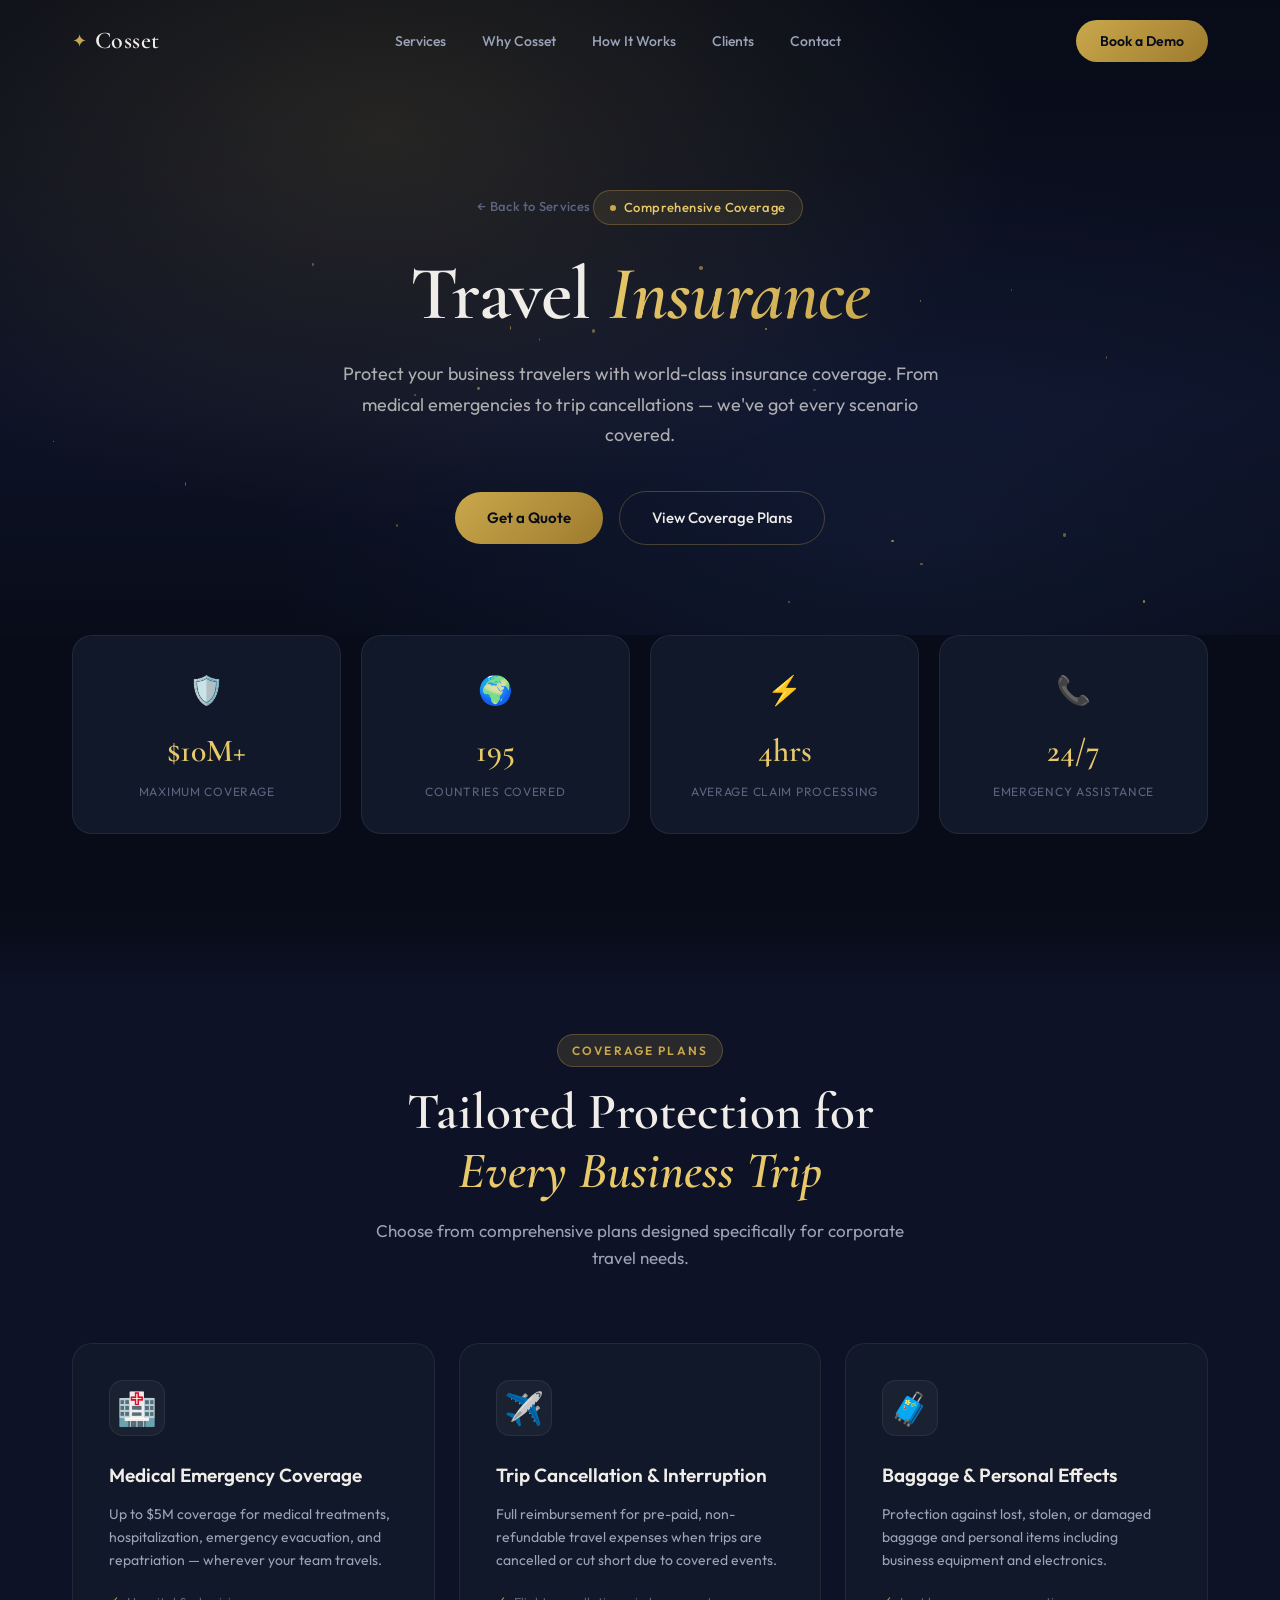
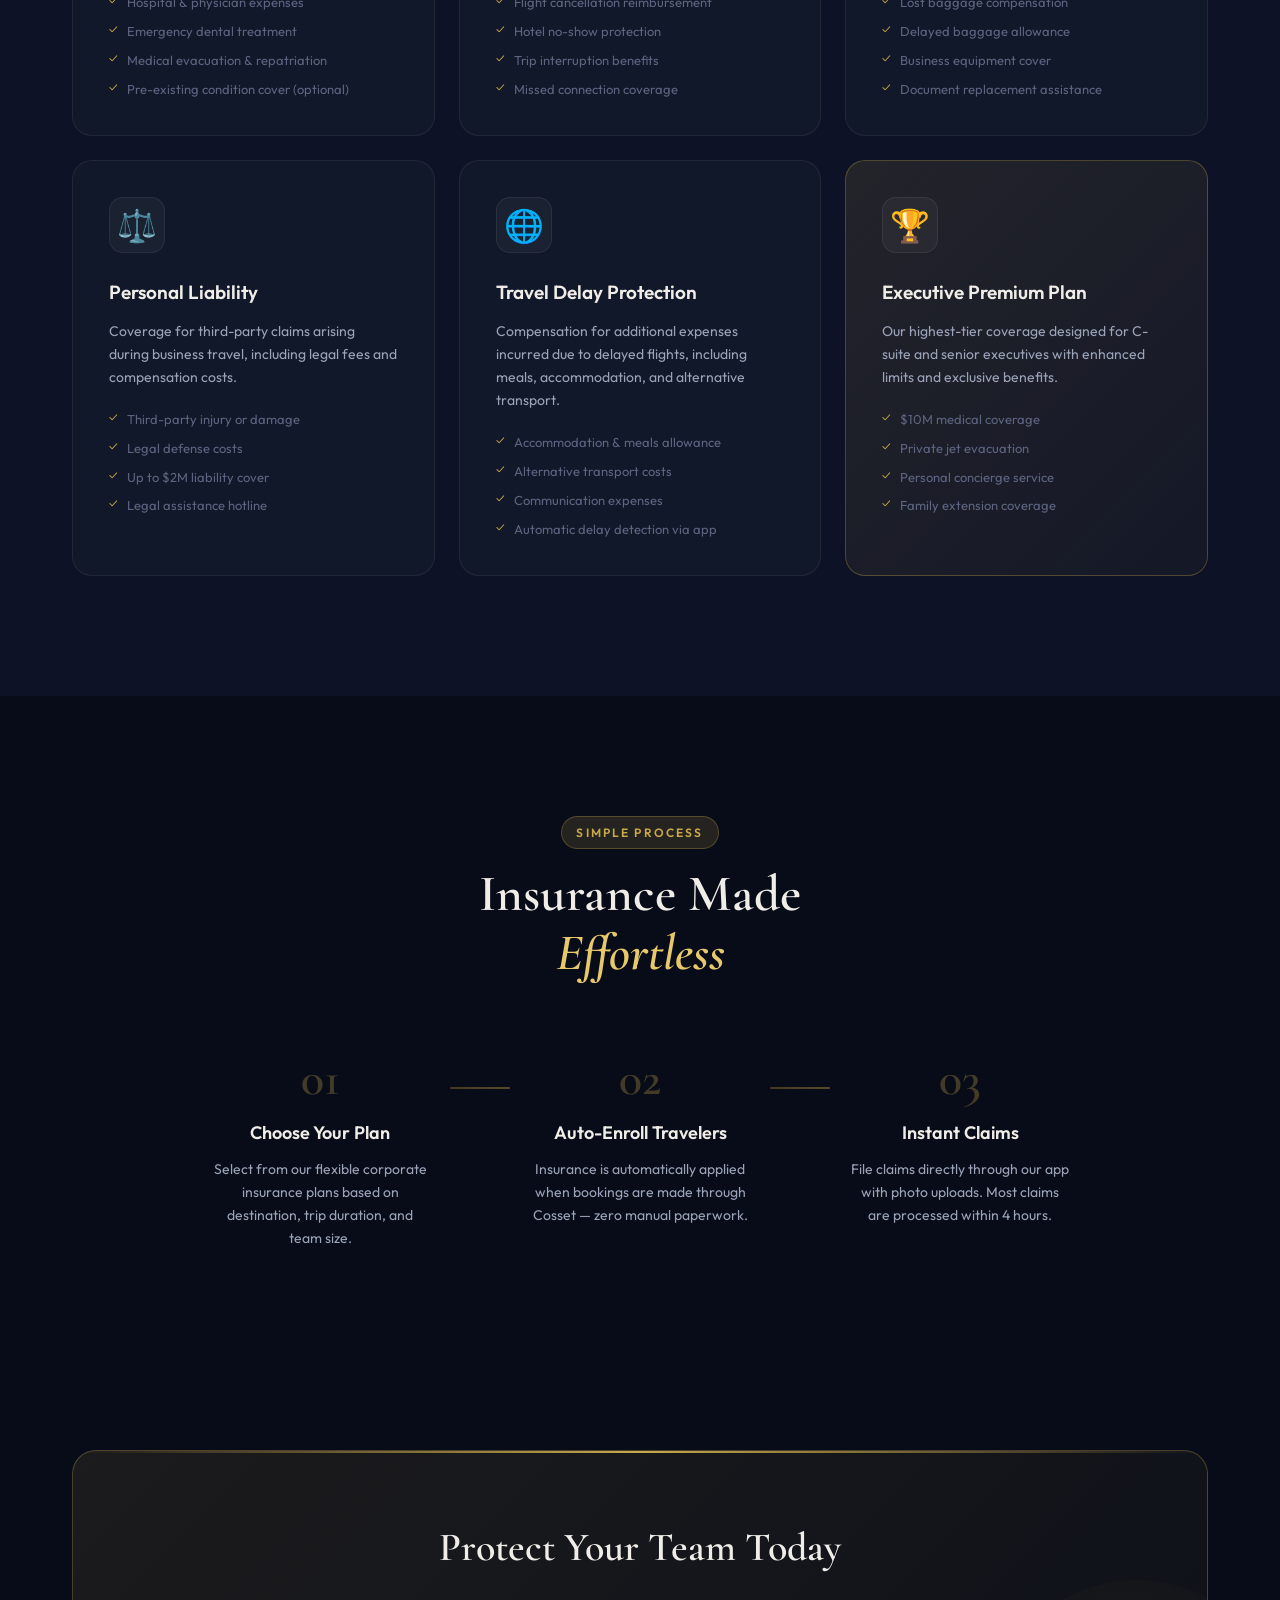
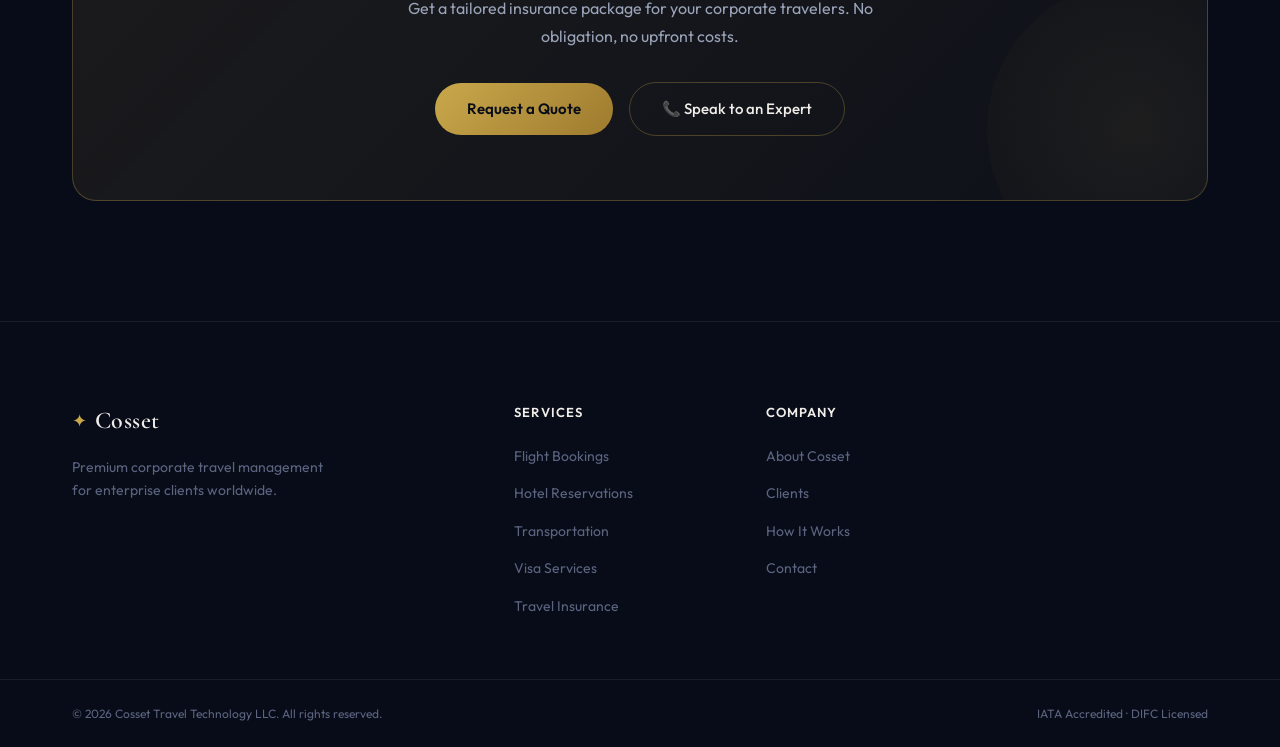
==== services/insurance.html @ d24da635 "Add Marine & Cargo section, service detail pages, and highlight Onshore/Offshore cards - Added Marin" ====
<!DOCTYPE html>
<html lang="en">

<head>
    <meta charset="UTF-8" />
    <meta name="viewport" content="width=device-width, initial-scale=1.0" />
    <title>Travel Insurance — Cosset Corporate Travel</title>
    <meta name="description"
        content="Comprehensive corporate travel insurance solutions by Cosset — covering medical emergencies, trip cancellations, baggage loss, and more for business travelers worldwide." />
    <link rel="preconnect" href="https://fonts.googleapis.com" />
    <link rel="preconnect" href="https://fonts.gstatic.com" crossorigin />
    <link
        href="https://fonts.googleapis.com/css2?family=Outfit:wght@300;400;500;600;700;800&family=Cormorant+Garamond:ital,wght@0,400;0,600;1,400;1,600&display=swap"
        rel="stylesheet" />
    <link rel="stylesheet" href="../css/style.css" />
    <link rel="stylesheet" href="../css/service-detail.css" />
</head>

<body>

    <!-- ===================== NAVIGATION ===================== -->
    <nav class="navbar scrolled" id="navbar">
        <div class="nav-container">
            <a href="../index.html" class="logo" id="logo-link">
                <span class="logo-icon">✦</span>
                <span class="logo-text">Cosset</span>
            </a>
            <ul class="nav-links" id="nav-links">
                <li><a href="../index.html#services" class="nav-link">Services</a></li>
                <li><a href="../index.html#why-us" class="nav-link">Why Cosset</a></li>
                <li><a href="../index.html#how-it-works" class="nav-link">How It Works</a></li>
                <li><a href="../index.html#clients" class="nav-link">Clients</a></li>
                <li><a href="../index.html#contact" class="nav-link">Contact</a></li>
            </ul>
            <a href="../index.html#contact" class="btn-nav" id="nav-cta">Book a Demo</a>
            <button class="hamburger" id="hamburger" aria-label="Toggle menu">
                <span></span><span></span><span></span>
            </button>
        </div>
    </nav>

    <!-- ===================== HERO BANNER ===================== -->
    <section class="sd-hero">
        <div class="sd-hero-bg">
            <div class="sd-hero-gradient"></div>
        </div>
        <div class="sd-hero-particles" id="sd-particles"></div>
        <div class="container sd-hero-content">
            <a href="../index.html#services" class="sd-back-link">← Back to Services</a>
            <div class="sd-hero-badge">
                <span class="badge-dot"></span>
                Comprehensive Coverage
            </div>
            <h1 class="sd-hero-title">Travel <em>Insurance</em></h1>
            <p class="sd-hero-subtitle">Protect your business travelers with world-class insurance coverage. From
                medical emergencies to trip cancellations — we've got every scenario covered.</p>
            <div class="sd-hero-actions">
                <a href="../index.html#contact" class="btn-primary">Get a Quote</a>
                <a href="#coverage" class="btn-ghost">View Coverage Plans</a>
            </div>
        </div>
    </section>

    <!-- ===================== KEY STATS ===================== -->
    <section class="sd-stats">
        <div class="container">
            <div class="sd-stats-grid">
                <div class="sd-stat-card">
                    <div class="sd-stat-icon">🛡️</div>
                    <div class="sd-stat-value">$10M+</div>
                    <div class="sd-stat-label">Maximum Coverage</div>
                </div>
                <div class="sd-stat-card">
                    <div class="sd-stat-icon">🌍</div>
                    <div class="sd-stat-value">195</div>
                    <div class="sd-stat-label">Countries Covered</div>
                </div>
                <div class="sd-stat-card">
                    <div class="sd-stat-icon">⚡</div>
                    <div class="sd-stat-value">4hrs</div>
                    <div class="sd-stat-label">Average Claim Processing</div>
                </div>
                <div class="sd-stat-card">
                    <div class="sd-stat-icon">📞</div>
                    <div class="sd-stat-value">24/7</div>
                    <div class="sd-stat-label">Emergency Assistance</div>
                </div>
            </div>
        </div>
    </section>

    <!-- ===================== COVERAGE PLANS ===================== -->
    <section class="sd-features" id="coverage">
        <div class="container">
            <div class="section-header">
                <span class="section-tag">Coverage Plans</span>
                <h2 class="section-title">Tailored Protection for<br /><em>Every Business Trip</em></h2>
                <p class="section-desc">Choose from comprehensive plans designed specifically for corporate travel
                    needs.</p>
            </div>
            <div class="sd-features-grid">

                <div class="sd-feature-card">
                    <div class="sd-feature-icon">🏥</div>
                    <h3>Medical Emergency Coverage</h3>
                    <p>Up to $5M coverage for medical treatments, hospitalization, emergency evacuation, and
                        repatriation — wherever your team travels.</p>
                    <ul class="sd-feature-list">
                        <li>Hospital & physician expenses</li>
                        <li>Emergency dental treatment</li>
                        <li>Medical evacuation & repatriation</li>
                        <li>Pre-existing condition cover (optional)</li>
                    </ul>
                </div>

                <div class="sd-feature-card">
                    <div class="sd-feature-icon">✈️</div>
                    <h3>Trip Cancellation & Interruption</h3>
                    <p>Full reimbursement for pre-paid, non-refundable travel expenses when trips are cancelled or cut
                        short due to covered events.</p>
                    <ul class="sd-feature-list">
                        <li>Flight cancellation reimbursement</li>
                        <li>Hotel no-show protection</li>
                        <li>Trip interruption benefits</li>
                        <li>Missed connection coverage</li>
                    </ul>
                </div>

                <div class="sd-feature-card">
                    <div class="sd-feature-icon">🧳</div>
                    <h3>Baggage & Personal Effects</h3>
                    <p>Protection against lost, stolen, or damaged baggage and personal items including business
                        equipment and electronics.</p>
                    <ul class="sd-feature-list">
                        <li>Lost baggage compensation</li>
                        <li>Delayed baggage allowance</li>
                        <li>Business equipment cover</li>
                        <li>Document replacement assistance</li>
                    </ul>
                </div>

                <div class="sd-feature-card">
                    <div class="sd-feature-icon">⚖️</div>
                    <h3>Personal Liability</h3>
                    <p>Coverage for third-party claims arising during business travel, including legal fees and
                        compensation costs.</p>
                    <ul class="sd-feature-list">
                        <li>Third-party injury or damage</li>
                        <li>Legal defense costs</li>
                        <li>Up to $2M liability cover</li>
                        <li>Legal assistance hotline</li>
                    </ul>
                </div>

                <div class="sd-feature-card">
                    <div class="sd-feature-icon">🌐</div>
                    <h3>Travel Delay Protection</h3>
                    <p>Compensation for additional expenses incurred due to delayed flights, including meals,
                        accommodation, and alternative transport.</p>
                    <ul class="sd-feature-list">
                        <li>Accommodation & meals allowance</li>
                        <li>Alternative transport costs</li>
                        <li>Communication expenses</li>
                        <li>Automatic delay detection via app</li>
                    </ul>
                </div>

                <div class="sd-feature-card sd-feature-card--highlight">
                    <div class="sd-feature-icon">🏆</div>
                    <h3>Executive Premium Plan</h3>
                    <p>Our highest-tier coverage designed for C-suite and senior executives with enhanced limits and
                        exclusive benefits.</p>
                    <ul class="sd-feature-list">
                        <li>$10M medical coverage</li>
                        <li>Private jet evacuation</li>
                        <li>Personal concierge service</li>
                        <li>Family extension coverage</li>
                    </ul>
                </div>

            </div>
        </div>
    </section>

    <!-- ===================== HOW IT WORKS ===================== -->
    <section class="sd-process">
        <div class="container">
            <div class="section-header">
                <span class="section-tag">Simple Process</span>
                <h2 class="section-title">Insurance Made<br /><em>Effortless</em></h2>
            </div>
            <div class="sd-process-steps">
                <div class="sd-process-step">
                    <div class="sd-step-number">01</div>
                    <h3>Choose Your Plan</h3>
                    <p>Select from our flexible corporate insurance plans based on destination, trip duration, and team
                        size.</p>
                </div>
                <div class="sd-process-line"></div>
                <div class="sd-process-step">
                    <div class="sd-step-number">02</div>
                    <h3>Auto-Enroll Travelers</h3>
                    <p>Insurance is automatically applied when bookings are made through Cosset — zero manual paperwork.
                    </p>
                </div>
                <div class="sd-process-line"></div>
                <div class="sd-process-step">
                    <div class="sd-step-number">03</div>
                    <h3>Instant Claims</h3>
                    <p>File claims directly through our app with photo uploads. Most claims are processed within 4
                        hours.</p>
                </div>
            </div>
        </div>
    </section>

    <!-- ===================== CTA ===================== -->
    <section class="sd-cta">
        <div class="container">
            <div class="sd-cta-card">
                <h2>Protect Your Team Today</h2>
                <p>Get a tailored insurance package for your corporate travelers. No obligation, no upfront costs.</p>
                <div class="sd-cta-actions">
                    <a href="../index.html#contact" class="btn-primary">Request a Quote</a>
                    <a href="tel:+97145001234" class="btn-ghost">📞 Speak to an Expert</a>
                </div>
            </div>
        </div>
    </section>

    <!-- ===================== FOOTER ===================== -->
    <footer class="footer">
        <div class="container footer-grid">
            <div class="footer-brand">
                <a href="../index.html" class="logo">
                    <span class="logo-icon">✦</span>
                    <span class="logo-text">Cosset</span>
                </a>
                <p class="footer-tagline">Premium corporate travel management for enterprise clients worldwide.</p>
            </div>
            <div class="footer-col">
                <h4>Services</h4>
                <ul>
                    <li><a href="../index.html#services">Flight Bookings</a></li>
                    <li><a href="../index.html#services">Hotel Reservations</a></li>
                    <li><a href="transportation.html">Transportation</a></li>
                    <li><a href="visa.html">Visa Services</a></li>
                    <li><a href="insurance.html">Travel Insurance</a></li>
                </ul>
            </div>
            <div class="footer-col">
                <h4>Company</h4>
                <ul>
                    <li><a href="../index.html#why-us">About Cosset</a></li>
                    <li><a href="../index.html#clients">Clients</a></li>
                    <li><a href="../index.html#how-it-works">How It Works</a></li>
                    <li><a href="../index.html#contact">Contact</a></li>
                </ul>
            </div>
        </div>
        <div class="footer-bottom">
            <div class="container">
                <span>© 2026 Cosset Travel Technology LLC. All rights reserved.</span>
                <span>IATA Accredited · DIFC Licensed</span>
            </div>
        </div>
    </footer>

    <script src="../js/main.js"></script>
    <script src="../js/service-detail.js"></script>
</body>

</html>
---- css/style.css ----
/* ============================================================
   COSSET — PREMIUM CORPORATE TRAVEL CSS
   ============================================================ */

/* ---- CSS Custom Properties ---- */
:root {
  /* Colors */
  --bg-primary: #080C18;
  --bg-secondary: #0D1226;
  --bg-card: #111829;
  --bg-card-hover: #161f35;
  --gold: #C9A84C;
  --gold-light: #E8C96A;
  --gold-dark: #9E7B2E;
  --gold-glow: rgba(201, 168, 76, 0.15);
  --text-primary: #F0EDE8;
  --text-secondary: #9AA3B8;
  --text-muted: #5C6480;
  --border: rgba(255, 255, 255, 0.07);
  --border-gold: rgba(201, 168, 76, 0.3);
  --glass-bg: rgba(255, 255, 255, 0.04);
  --glass-border: rgba(255, 255, 255, 0.1);
  --success: #4ade80;

  /* Typography */
  --font-sans: 'Outfit', sans-serif;
  --font-display: 'Cormorant Garamond', serif;

  /* Spacing */
  --section-pad: 120px;
  --container-max: 1200px;

  /* Transitions */
  --ease: cubic-bezier(0.4, 0, 0.2, 1);
  --ease-out: cubic-bezier(0, 0, 0.2, 1);
}

/* ---- Reset & Base ---- */
*,
*::before,
*::after {
  box-sizing: border-box;
  margin: 0;
  padding: 0;
}

html {
  scroll-behavior: smooth;
  font-size: 16px;
}

body {
  font-family: var(--font-sans);
  background: var(--bg-primary);
  color: var(--text-primary);
  overflow-x: hidden;
  line-height: 1.6;
  -webkit-font-smoothing: antialiased;
}

img {
  display: block;
  max-width: 100%;
}

a {
  text-decoration: none;
  color: inherit;
}

ul {
  list-style: none;
}

::selection {
  background: var(--gold);
  color: var(--bg-primary);
}

/* ---- Scrollbar ---- */
::-webkit-scrollbar {
  width: 6px;
}

::-webkit-scrollbar-track {
  background: var(--bg-primary);
}

::-webkit-scrollbar-thumb {
  background: var(--gold-dark);
  border-radius: 3px;
}

/* ---- Container ---- */
.container {
  max-width: var(--container-max);
  margin: 0 auto;
  padding: 0 32px;
}

/* ---- Buttons ---- */
.btn-primary {
  display: inline-flex;
  align-items: center;
  gap: 8px;
  padding: 14px 32px;
  background: linear-gradient(135deg, var(--gold), var(--gold-dark));
  color: var(--bg-primary);
  font-family: var(--font-sans);
  font-weight: 600;
  font-size: 15px;
  border-radius: 50px;
  border: none;
  cursor: pointer;
  transition: all 0.3s var(--ease);
  position: relative;
  overflow: hidden;
}

.btn-primary::before {
  content: '';
  position: absolute;
  inset: 0;
  background: linear-gradient(135deg, var(--gold-light), var(--gold));
  opacity: 0;
  transition: opacity 0.3s;
}

.btn-primary:hover::before {
  opacity: 1;
}

.btn-primary:hover {
  transform: translateY(-2px);
  box-shadow: 0 16px 40px rgba(201, 168, 76, 0.35);
}

.btn-primary:active {
  transform: translateY(0);
}

.btn-primary span {
  position: relative;
}

.btn-full {
  width: 100%;
  justify-content: center;
  border-radius: 12px;
  padding: 16px;
  font-size: 16px;
}

.btn-ghost {
  display: inline-flex;
  align-items: center;
  gap: 8px;
  padding: 14px 32px;
  background: transparent;
  color: var(--text-primary);
  font-family: var(--font-sans);
  font-weight: 500;
  font-size: 15px;
  border-radius: 50px;
  border: 1.5px solid var(--border-gold);
  cursor: pointer;
  transition: all 0.3s var(--ease);
}

.btn-ghost:hover {
  background: var(--gold-glow);
  border-color: var(--gold);
  color: var(--gold-light);
  transform: translateY(-2px);
}

.btn-nav {
  padding: 10px 24px;
  background: linear-gradient(135deg, var(--gold), var(--gold-dark));
  color: var(--bg-primary);
  font-weight: 600;
  font-size: 14px;
  border-radius: 50px;
  transition: all 0.3s var(--ease);
  white-space: nowrap;
}

.btn-nav:hover {
  transform: translateY(-1px);
  box-shadow: 0 8px 24px rgba(201, 168, 76, 0.3);
}

/* ---- Section Utilities ---- */
.section-tag {
  display: inline-block;
  font-size: 12px;
  font-weight: 600;
  letter-spacing: 0.18em;
  text-transform: uppercase;
  color: var(--gold);
  margin-bottom: 16px;
  padding: 6px 14px;
  background: var(--gold-glow);
  border: 1px solid var(--border-gold);
  border-radius: 50px;
}

.section-title {
  font-family: var(--font-display);
  font-size: clamp(32px, 4vw, 52px);
  font-weight: 600;
  line-height: 1.15;
  color: var(--text-primary);
  margin-bottom: 16px;
}

.section-title em {
  font-style: italic;
  color: var(--gold-light);
}

.section-desc {
  font-size: 17px;
  color: var(--text-secondary);
  max-width: 540px;
  margin: 0 auto;
}

.section-header {
  text-align: center;
  margin-bottom: 72px;
}

/* ---- Animations ---- */
.fade-up {
  opacity: 0;
  transform: translateY(30px);
  transition: opacity 0.7s var(--ease-out), transform 0.7s var(--ease-out);
}

.fade-up.visible {
  opacity: 1;
  transform: translateY(0);
}

/* ============================================================
   NAVBAR
   ============================================================ */
.navbar {
  position: fixed;
  top: 0;
  left: 0;
  right: 0;
  z-index: 1000;
  padding: 20px 0;
  transition: all 0.4s var(--ease);
}

.navbar.scrolled {
  background: rgba(8, 12, 24, 0.85);
  backdrop-filter: blur(20px);
  -webkit-backdrop-filter: blur(20px);
  border-bottom: 1px solid var(--border);
  padding: 14px 0;
}

.nav-container {
  max-width: var(--container-max);
  margin: 0 auto;
  padding: 0 32px;
  display: flex;
  align-items: center;
  gap: 40px;
}

.logo {
  display: flex;
  align-items: center;
  gap: 8px;
  flex-shrink: 0;
}

.logo-icon {
  font-size: 18px;
  color: var(--gold);
  animation: spin-slow 8s linear infinite;
}

@keyframes spin-slow {
  from {
    transform: rotate(0deg);
  }

  to {
    transform: rotate(360deg);
  }
}

.logo-text {
  font-family: var(--font-display);
  font-size: 24px;
  font-weight: 600;
  color: var(--text-primary);
  letter-spacing: 0.02em;
}

.nav-links {
  display: flex;
  align-items: center;
  gap: 36px;
  flex: 1;
  justify-content: center;
}

.nav-link {
  font-size: 14px;
  font-weight: 500;
  color: var(--text-secondary);
  transition: color 0.2s;
  position: relative;
}

.nav-link::after {
  content: '';
  position: absolute;
  bottom: -4px;
  left: 0;
  right: 0;
  height: 1px;
  background: var(--gold);
  transform: scaleX(0);
  transition: transform 0.3s var(--ease);
  transform-origin: left;
}

.nav-link:hover {
  color: var(--text-primary);
}

.nav-link:hover::after {
  transform: scaleX(1);
}

.hamburger {
  display: none;
  flex-direction: column;
  gap: 5px;
  background: none;
  border: none;
  cursor: pointer;
  padding: 4px;
  margin-left: auto;
}

.hamburger span {
  display: block;
  width: 24px;
  height: 2px;
  background: var(--text-primary);
  border-radius: 2px;
  transition: all 0.3s;
}

/* ============================================================
   HERO SECTION
   ============================================================ */
.hero {
  position: relative;
  min-height: 100vh;
  display: flex;
  flex-direction: column;
  align-items: center;
  justify-content: center;
  overflow: hidden;
  padding: 120px 32px 180px;
}

.hero-bg {
  position: absolute;
  inset: 0;
  z-index: 0;
}

.hero-img {
  width: 100%;
  height: 100%;
  object-fit: cover;
  object-position: center 30%;
  filter: brightness(0.45) saturate(1.2);
}

.hero-overlay {
  position: absolute;
  inset: 0;
  background:
    radial-gradient(ellipse at 50% 50%, rgba(201, 168, 76, 0.15) 0%, transparent 60%),
    linear-gradient(to bottom, rgba(4, 25, 70, 0.6) 0%, rgba(4, 20, 50, 0.4) 40%, rgba(8, 12, 24, 0.9) 80%, rgba(8, 12, 24, 1) 100%);
}

/* Particles */
.particles {
  position: absolute;
  inset: 0;
  z-index: 1;
  pointer-events: none;
  overflow: hidden;
}

.particle {
  position: absolute;
  width: 2px;
  height: 2px;
  background: var(--gold);
  border-radius: 50%;
  opacity: 0;
  animation: float-particle var(--dur) var(--delay) infinite ease-in-out;
}

@keyframes float-particle {
  0% {
    opacity: 0;
    transform: translateY(0) scale(0);
  }

  20% {
    opacity: 0.8;
    transform: translateY(-20px) scale(1);
  }

  80% {
    opacity: 0.4;
  }

  100% {
    opacity: 0;
    transform: translateY(-120px) scale(0.5);
  }
}

.hero-content {
  position: relative;
  z-index: 2;
  text-align: center;
  max-width: 860px;
  width: 100%;
}

.hero-badge {
  display: inline-flex;
  align-items: center;
  gap: 8px;
  font-size: 13px;
  font-weight: 500;
  color: var(--gold-light);
  background: rgba(201, 168, 76, 0.1);
  border: 1px solid var(--border-gold);
  border-radius: 50px;
  padding: 6px 16px;
  margin-bottom: 28px;
  letter-spacing: 0.03em;
}

.badge-dot {
  width: 6px;
  height: 6px;
  background: var(--gold);
  border-radius: 50%;
  animation: pulse-dot 2s ease-in-out infinite;
}

@keyframes pulse-dot {

  0%,
  100% {
    opacity: 1;
    transform: scale(1);
  }

  50% {
    opacity: 0.5;
    transform: scale(0.8);
  }
}

.hero-title {
  font-family: var(--font-display);
  font-size: clamp(48px, 7vw, 88px);
  font-weight: 600;
  line-height: 1.05;
  color: var(--text-primary);
  margin-bottom: 24px;
  letter-spacing: -0.01em;
}

.hero-title em {
  font-style: italic;
  background: linear-gradient(135deg, var(--gold-light), var(--gold));
  -webkit-background-clip: text;
  -webkit-text-fill-color: transparent;
  background-clip: text;
}

.hero-subtitle {
  font-size: clamp(15px, 1.8vw, 18px);
  color: rgba(240, 237, 232, 0.75);
  max-width: 580px;
  margin: 0 auto 40px;
  line-height: 1.7;
}

.hero-actions {
  display: flex;
  align-items: center;
  justify-content: center;
  gap: 16px;
  margin-bottom: 64px;
  flex-wrap: wrap;
}

.hero-stats {
  display: flex;
  align-items: center;
  justify-content: center;
  gap: 48px;
  flex-wrap: wrap;
}

.stat {
  text-align: center;
}

.stat-value {
  font-family: var(--font-display);
  font-size: 44px;
  font-weight: 600;
  color: var(--gold-light);
  line-height: 1;
}

.stat>span:nth-child(2) {
  font-family: var(--font-display);
  font-size: 36px;
  color: var(--gold);
}

.stat-label {
  display: block;
  font-size: 12px;
  color: var(--text-muted);
  letter-spacing: 0.08em;
  text-transform: uppercase;
  margin-top: 4px;
}

.stat-divider {
  width: 1px;
  height: 48px;
  background: var(--border);
}

/* Hero Search Bar */
.hero-search {
  position: absolute;
  bottom: 64px;
  left: 50%;
  transform: translateX(-50%);
  z-index: 2;
  display: flex;
  align-items: center;
  gap: 0;
  background: rgba(13, 18, 38, 0.85);
  backdrop-filter: blur(24px);
  -webkit-backdrop-filter: blur(24px);
  border: 1px solid var(--border-gold);
  border-radius: 60px;
  padding: 8px;
  width: min(900px, calc(100% - 64px));
  flex-wrap: nowrap;
}

.hero-search.fade-up {
  transform: translate(-50%, 30px);
}

.hero-search.fade-up.visible {
  transform: translate(-50%, 0);
}

.search-tab {
  padding: 8px 18px;
  font-size: 13px;
  font-weight: 500;
  color: var(--text-secondary);
  cursor: pointer;
  border-radius: 50px;
  transition: all 0.2s;
  white-space: nowrap;
  flex-shrink: 0;
}

.search-tab.active {
  background: var(--gold-glow);
  color: var(--gold-light);
  border: 1px solid var(--border-gold);
}

.search-tab:hover:not(.active) {
  color: var(--text-primary);
}

.search-divider {
  width: 1px;
  height: 30px;
  background: var(--border);
  flex-shrink: 0;
  margin: 0 8px;
}

.search-input {
  flex: 1;
  background: none;
  border: none;
  outline: none;
  font-family: var(--font-sans);
  font-size: 14px;
  color: var(--text-primary);
  padding: 10px 16px;
  min-width: 0;
}

.search-input::placeholder {
  color: var(--text-muted);
}

.search-input.search-date {
  flex: 0 0 140px;
  color-scheme: dark;
}

.search-sep {
  color: var(--gold);
  font-size: 16px;
  padding: 0 4px;
  flex-shrink: 0;
}

.search-btn {
  padding: 12px 28px;
  background: linear-gradient(135deg, var(--gold), var(--gold-dark));
  border: none;
  border-radius: 50px;
  color: var(--bg-primary);
  font-family: var(--font-sans);
  font-weight: 600;
  font-size: 14px;
  cursor: pointer;
  transition: all 0.3s;
  white-space: nowrap;
  flex-shrink: 0;
}

.search-btn:hover {
  transform: scale(1.04);
  box-shadow: 0 8px 24px rgba(201, 168, 76, 0.35);
}

/* Scroll indicator */
.scroll-indicator {
  position: absolute;
  bottom: 24px;
  left: 50%;
  transform: translateX(-50%);
  z-index: 2;
  animation: bounce-scroll 2s ease-in-out infinite;
}

@keyframes bounce-scroll {

  0%,
  100% {
    transform: translateX(-50%) translateY(0);
  }

  50% {
    transform: translateX(-50%) translateY(6px);
  }
}

.scroll-mouse {
  width: 22px;
  height: 34px;
  border: 2px solid rgba(255, 255, 255, 0.3);
  border-radius: 12px;
  display: flex;
  justify-content: center;
  padding-top: 5px;
}

.scroll-dot {
  width: 4px;
  height: 8px;
  background: var(--gold);
  border-radius: 2px;
  animation: scroll-dot 2s ease-in-out infinite;
}

@keyframes scroll-dot {
  0% {
    opacity: 1;
    transform: translateY(0);
  }

  100% {
    opacity: 0;
    transform: translateY(12px);
  }
}

/* ============================================================
   SERVICES SECTION
   ============================================================ */
.services {
  padding: var(--section-pad) 0;
  background: var(--bg-secondary);
  position: relative;
}

.services::before {
  content: '';
  position: absolute;
  top: -1px;
  left: 0;
  right: 0;
  height: 80px;
  background: linear-gradient(to bottom, var(--bg-primary), transparent);
}

.services-grid {
  display: grid;
  grid-template-columns: repeat(3, 1fr);
  gap: 24px;
}

.service-card {
  background: var(--bg-card);
  border: 1px solid var(--border);
  border-radius: 20px;
  padding: 36px;
  transition: all 0.4s var(--ease);
  position: relative;
  overflow: hidden;
  cursor: default;
}

.service-card::before {
  content: '';
  position: absolute;
  top: 0;
  left: 0;
  right: 0;
  height: 2px;
  background: linear-gradient(90deg, transparent, var(--gold), transparent);
  opacity: 0;
  transition: opacity 0.4s;
}

.service-card:hover {
  background: var(--bg-card-hover);
  border-color: var(--border-gold);
  transform: translateY(-6px);
  box-shadow: 0 24px 64px rgba(0, 0, 0, 0.4), 0 0 40px rgba(201, 168, 76, 0.06);
}

.service-card:hover::before {
  opacity: 1;
}

.service-card--cta {
  background: linear-gradient(135deg, rgba(201, 168, 76, 0.12), rgba(201, 168, 76, 0.04));
  border-color: var(--border-gold);
}

.service-icon {
  width: 56px;
  height: 56px;
  border-radius: 14px;
  background: rgba(255, 255, 255, 0.04);
  border: 1px solid var(--border);
  display: flex;
  align-items: center;
  justify-content: center;
  margin-bottom: 24px;
  color: var(--text-secondary);
  transition: all 0.3s;
}

.service-icon svg {
  width: 28px;
  height: 28px;
}

.service-card:hover .service-icon {
  background: var(--gold-glow);
  border-color: var(--border-gold);
  color: var(--gold);
}

.service-icon--gold {
  background: var(--gold-glow) !important;
  border-color: var(--border-gold) !important;
  color: var(--gold) !important;
}

.service-title {
  font-size: 19px;
  font-weight: 600;
  color: var(--text-primary);
  margin-bottom: 12px;
}

.service-desc {
  font-size: 14px;
  color: var(--text-secondary);
  line-height: 1.65;
  margin-bottom: 20px;
}

.service-features {
  display: flex;
  flex-direction: column;
  gap: 8px;
  margin-bottom: 24px;
}

.service-features li {
  font-size: 13px;
  color: var(--text-muted);
  padding-left: 18px;
  position: relative;
}

.service-features li::before {
  content: '✓';
  position: absolute;
  left: 0;
  color: var(--gold);
  font-size: 11px;
}

.service-link {
  font-size: 13px;
  font-weight: 600;
  color: var(--text-secondary);
  letter-spacing: 0.02em;
  transition: color 0.2s;
}

.service-link:hover {
  color: var(--gold-light);
}

.service-link--gold {
  color: var(--gold) !important;
}

/* ============================================================
   MARINE & CARGO SECTION
   ============================================================ */
.marine-section {
  position: relative;
  padding: 0;
  background: linear-gradient(180deg,
      var(--bg-secondary) 0%,
      #0a1628 30%,
      #071422 60%,
      var(--bg-primary) 100%);
  overflow: hidden;
}

.marine-section::before {
  content: '';
  position: absolute;
  top: 20%;
  left: -10%;
  width: 50%;
  height: 60%;
  background: radial-gradient(ellipse, rgba(30, 80, 160, 0.08), transparent 70%);
  pointer-events: none;
}

.marine-section::after {
  content: '';
  position: absolute;
  bottom: 20%;
  right: -10%;
  width: 40%;
  height: 50%;
  background: radial-gradient(ellipse, rgba(201, 168, 76, 0.06), transparent 70%);
  pointer-events: none;
}

.marine-section .container {
  position: relative;
  z-index: 2;
  padding-top: 80px;
  padding-bottom: 80px;
}

/* Wave Decorations */
.marine-wave-top,
.marine-wave-bottom {
  position: relative;
  z-index: 1;
  line-height: 0;
}

.marine-wave-top svg,
.marine-wave-bottom svg {
  width: 100%;
  height: 80px;
  display: block;
}

/* Marine Tag */
.section-tag--marine {
  background: rgba(30, 80, 160, 0.15);
  border-color: rgba(60, 130, 220, 0.3);
  color: #6eaaff;
}

/* Marine Grid */
.marine-grid {
  display: grid;
  grid-template-columns: 1.15fr 1fr;
  gap: 24px;
  margin-bottom: 64px;
}

.marine-right-col {
  display: flex;
  flex-direction: column;
  gap: 24px;
}

/* Marine Cards */
.marine-card {
  background: rgba(17, 24, 41, 0.6);
  backdrop-filter: blur(12px);
  -webkit-backdrop-filter: blur(12px);
  border: 1px solid rgba(255, 255, 255, 0.06);
  border-radius: 20px;
  padding: 32px;
  position: relative;
  overflow: hidden;
  transition: all 0.4s var(--ease);
}

.marine-card::before {
  content: '';
  position: absolute;
  top: 0;
  left: 0;
  right: 0;
  height: 2px;
  background: linear-gradient(90deg, transparent, #4a90d9, transparent);
  opacity: 0;
  transition: opacity 0.4s;
}

.marine-card:hover {
  border-color: rgba(74, 144, 217, 0.3);
  transform: translateY(-4px);
  box-shadow: 0 20px 60px rgba(0, 0, 0, 0.4), 0 0 40px rgba(30, 80, 160, 0.06);
}

.marine-card:hover::before {
  opacity: 1;
}

/* Main Marine Card (left column) */
.marine-card--main {
  background: linear-gradient(135deg, rgba(17, 24, 50, 0.8), rgba(10, 20, 40, 0.9));
  border-color: rgba(74, 144, 217, 0.15);
  padding: 40px;
  height: 100%;
  display: flex;
  flex-direction: column;
}

.marine-card-glow {
  position: absolute;
  top: -40px;
  right: -40px;
  width: 200px;
  height: 200px;
  border-radius: 50%;
  background: radial-gradient(circle, rgba(74, 144, 217, 0.1), transparent);
  pointer-events: none;
}

.marine-card--cargo {
  background: linear-gradient(135deg, rgba(201, 168, 76, 0.08), rgba(201, 168, 76, 0.02));
  border-color: var(--border-gold);
}

.marine-card--cargo:hover {
  border-color: rgba(201, 168, 76, 0.4);
  box-shadow: 0 20px 60px rgba(0, 0, 0, 0.4), 0 0 40px rgba(201, 168, 76, 0.06);
}

.marine-card--cargo::before {
  background: linear-gradient(90deg, transparent, var(--gold), transparent);
}

/* Marine Card Highlight (Onshore / Offshore) */
.marine-card--highlight {
  background: linear-gradient(135deg, rgba(74, 144, 217, 0.12), rgba(56, 189, 248, 0.04));
  border-color: rgba(74, 144, 217, 0.4);
  box-shadow:
    0 0 30px rgba(74, 144, 217, 0.08),
    inset 0 1px 0 rgba(255, 255, 255, 0.04);
  position: relative;
}

.marine-card--highlight::before {
  background: linear-gradient(90deg, transparent, rgba(74, 144, 217, 0.7), transparent);
}

.marine-card--highlight::after {
  content: '';
  position: absolute;
  top: -1px;
  left: 20px;
  right: 20px;
  height: 2px;
  background: linear-gradient(90deg, transparent, rgba(74, 144, 217, 0.6), rgba(56, 189, 248, 0.4), transparent);
  border-radius: 2px;
}

.marine-card--highlight:hover {
  border-color: rgba(74, 144, 217, 0.6);
  box-shadow:
    0 20px 60px rgba(0, 0, 0, 0.4),
    0 0 50px rgba(74, 144, 217, 0.12);
  transform: translateY(-4px);
}

.marine-card-icon--highlight {
  background: rgba(74, 144, 217, 0.18) !important;
  border-color: rgba(74, 144, 217, 0.35) !important;
  color: #7cb8ff !important;
  box-shadow: 0 0 20px rgba(74, 144, 217, 0.1);
}

.marine-card--highlight .marine-card-title {
  background: linear-gradient(135deg, #fff, #7cb8ff);
  -webkit-background-clip: text;
  -webkit-text-fill-color: transparent;
  background-clip: text;
}

.marine-card--highlight .marine-tag {
  border-color: rgba(74, 144, 217, 0.35);
  color: #7cb8ff;
}

/* Marine Card Icon */
.marine-card-icon {
  width: 64px;
  height: 64px;
  min-width: 64px;
  min-height: 64px;
  border-radius: 16px;
  background: rgba(74, 144, 217, 0.1);
  border: 1px solid rgba(74, 144, 217, 0.2);
  display: flex;
  align-items: center;
  justify-content: center;
  margin-bottom: 24px;
  color: #6eaaff;
  transition: all 0.3s;
  overflow: hidden;
  flex-shrink: 0;
}

.marine-card-icon svg {
  width: 32px;
  height: 32px;
  max-width: 32px;
  max-height: 32px;
  flex-shrink: 0;
  display: block;
}

.marine-card-icon--sm {
  width: 48px;
  height: 48px;
  min-width: 48px;
  min-height: 48px;
  margin-bottom: 16px;
}

.marine-card-icon--sm svg {
  width: 24px;
  height: 24px;
  max-width: 24px;
  max-height: 24px;
  flex-shrink: 0;
  display: block;
}

.marine-card:hover .marine-card-icon {
  background: rgba(74, 144, 217, 0.18);
  border-color: rgba(74, 144, 217, 0.35);
}

.marine-card--cargo .marine-card-icon {
  background: var(--gold-glow);
  border-color: var(--border-gold);
  color: var(--gold);
}

/* Marine Card Content */
.marine-card-title {
  font-size: 20px;
  font-weight: 600;
  color: var(--text-primary);
  margin-bottom: 10px;
}

.marine-card-desc {
  font-size: 14px;
  color: var(--text-secondary);
  line-height: 1.7;
  margin-bottom: 20px;
}

/* Marine Card Feature List (main card) */
.marine-card-features {
  list-style: none;
  padding: 0;
  margin: 0;
  display: flex;
  flex-direction: column;
  gap: 16px;
  margin-top: auto;
}

.marine-card-features li {
  display: flex;
  align-items: flex-start;
  gap: 14px;
}

.mcf-icon {
  font-size: 20px;
  flex-shrink: 0;
  margin-top: 2px;
}

.marine-card-features li div {
  display: flex;
  flex-direction: column;
  gap: 2px;
}

.marine-card-features li strong {
  font-size: 14px;
  font-weight: 600;
  color: var(--text-primary);
}

.marine-card-features li span {
  font-size: 12.5px;
  color: var(--text-muted);
  line-height: 1.5;
}

/* Marine Card Tags */
.marine-card-tags {
  display: flex;
  flex-wrap: wrap;
  gap: 8px;
}

.marine-tag {
  display: inline-block;
  font-size: 11px;
  font-weight: 500;
  letter-spacing: 0.04em;
  padding: 5px 12px;
  border-radius: 50px;
  background: rgba(74, 144, 217, 0.1);
  border: 1px solid rgba(74, 144, 217, 0.2);
  color: #8ec0ff;
  transition: all 0.3s;
}

.marine-card:hover .marine-tag {
  background: rgba(74, 144, 217, 0.15);
  border-color: rgba(74, 144, 217, 0.3);
}

.marine-card--cargo .marine-tag {
  background: var(--gold-glow);
  border-color: var(--border-gold);
  color: var(--gold-light);
}

.marine-card--cargo:hover .marine-tag {
  background: rgba(201, 168, 76, 0.2);
}

/* Marine Stats */
.marine-stats {
  display: flex;
  align-items: center;
  justify-content: center;
  gap: 48px;
  padding: 40px 0;
  margin-bottom: 20px;
  border-top: 1px solid var(--border);
  border-bottom: 1px solid var(--border);
  flex-wrap: wrap;
}

.marine-stat {
  text-align: center;
}

.marine-stat-val {
  font-family: var(--font-display);
  font-size: 36px;
  font-weight: 600;
  color: #6eaaff;
  line-height: 1;
  margin-bottom: 6px;
}

.marine-stat-label {
  font-size: 12px;
  color: var(--text-muted);
  letter-spacing: 0.06em;
  text-transform: uppercase;
}

.marine-stat-divider {
  width: 1px;
  height: 40px;
  background: var(--border);
}

/* Marine CTA */
.marine-cta {
  display: flex;
  align-items: center;
  justify-content: center;
  gap: 16px;
  padding-top: 24px;
  flex-wrap: wrap;
}

/* Responsive */
@media (max-width: 1024px) {
  .marine-grid {
    grid-template-columns: 1fr;
  }

  .marine-card--main {
    padding: 32px;
  }
}

@media (max-width: 768px) {
  .marine-section .container {
    padding-top: 48px;
    padding-bottom: 48px;
  }

  .marine-stats {
    gap: 24px;
  }

  .marine-stat-val {
    font-size: 28px;
  }

  .marine-wave-top svg,
  .marine-wave-bottom svg {
    height: 40px;
  }

  .marine-cta {
    flex-direction: column;
  }
}

@media (max-width: 480px) {
  .marine-card {
    padding: 24px;
  }

  .marine-stats {
    flex-direction: column;
    gap: 20px;
  }

  .marine-stat-divider {
    width: 40px;
    height: 1px;
  }
}

/* ============================================================
   COMMAND CENTER SECTION
   ============================================================ */
.command-center {
  padding: var(--section-pad) 0;
  background: var(--bg-primary);
  position: relative;
  overflow: hidden;
  border-top: 1px solid var(--border);
}

.command-container {
  display: grid;
  grid-template-columns: 1fr 1.3fr;
  gap: 80px;
  align-items: center;
}

.command-content .section-tag {
  margin-bottom: 20px;
}

.command-content .section-title {
  text-align: left;
  margin-bottom: 24px;
}

.command-lead {
  font-size: 16px;
  color: var(--text-secondary);
  line-height: 1.75;
  margin-bottom: 32px;
}

.command-features {
  display: flex;
  flex-direction: column;
  gap: 16px;
  margin-bottom: 48px;
}

.command-features li {
  font-size: 15px;
  color: var(--text-primary);
  padding-left: 28px;
  position: relative;
  font-weight: 500;
}

.command-features li::before {
  content: '✦';
  position: absolute;
  left: 0;
  color: var(--gold);
  font-size: 14px;
  top: 2px;
}

.command-visual {
  position: relative;
}

.dashboard-wrapper {
  position: relative;
  border-radius: 20px;
  background: rgba(17, 24, 41, 0.4);
  border: 1px solid var(--border);
  box-shadow: 0 40px 80px rgba(0, 0, 0, 0.6), 0 0 60px rgba(201, 168, 76, 0.08);
  overflow: hidden;
}

.dashboard-wrapper::after {
  content: '';
  position: absolute;
  inset: 0;
  border-radius: 20px;
  border: 1px solid var(--border-gold);
  opacity: 0.3;
  pointer-events: none;
}

.dashboard-img {
  width: 100%;
  height: auto;
  display: block;
}

.dashboard-glow {
  position: absolute;
  top: 40%;
  right: 0%;
  width: 400px;
  height: 400px;
  background: radial-gradient(circle, rgba(201, 168, 76, 0.12) 0%, transparent 70%);
  pointer-events: none;
  z-index: -1;
  filter: blur(40px);
}

/* ============================================================
   LIVE DASHBOARD (ANIMATED)
   ============================================================ */
.live-dashboard {
  background: var(--bg-card);
  padding: 20px;
  display: flex;
  flex-direction: column;
  gap: 16px;
  min-height: 480px;
  position: relative;
  z-index: 1;
}

.ld-header {
  display: flex;
  justify-content: space-between;
  align-items: center;
  padding-bottom: 12px;
  border-bottom: 1px solid var(--border);
  font-size: 11px;
}

.ld-logo {
  color: var(--gold);
  font-weight: 700;
  font-size: 14px;
  letter-spacing: 1px;
  display: flex;
  align-items: center;
  gap: 4px;
}

.ld-nav {
  display: flex;
  gap: 20px;
  color: var(--text-muted);
  font-weight: 500;
}

.ld-nav .active {
  color: var(--text-primary);
  border-bottom: 1px solid var(--gold);
  padding-bottom: 2px;
}

.ld-user {
  display: flex;
  align-items: center;
  gap: 8px;
  color: var(--text-primary);
  font-weight: 600;
}

.ld-avatar {
  width: 20px;
  height: 20px;
  background: var(--bg-primary);
  border-radius: 50%;
  border: 1px solid var(--gold);
}

.ld-grid {
  display: grid;
  grid-template-columns: 1fr 1.2fr 1fr;
  grid-template-rows: 1fr 1fr;
  gap: 16px;
  flex: 1;
}

.ld-card {
  background: rgba(17, 24, 41, 0.4);
  border: 1px solid var(--border);
  border-radius: 12px;
  padding: 16px;
  position: relative;
  overflow: hidden;
  backdrop-filter: blur(8px);
  -webkit-backdrop-filter: blur(8px);
  display: flex;
  flex-direction: column;
  transition: all 0.3s;
}

.ld-card:hover {
  background: rgba(17, 24, 41, 0.7);
  border-color: var(--border-gold);
  box-shadow: 0 4px 24px rgba(201, 168, 76, 0.12);
  transform: translateY(-2px);
}

.ld-card-title {
  font-size: 9px;
  font-weight: 700;
  letter-spacing: 1px;
  color: var(--text-muted);
  margin-bottom: 8px;
}

/* Animations */
@keyframes floatY {

  0%,
  100% {
    transform: translateY(0);
  }

  50% {
    transform: translateY(-4px);
  }
}

.float-1 {
  animation: floatY 4s ease-in-out infinite;
}

.float-2 {
  animation: floatY 5s ease-in-out infinite reverse;
}

.float-3 {
  animation: floatY 3.5s ease-in-out infinite 1s;
}

/* Spend Card */
.ld-card-spend {
  grid-column: 1;
  grid-row: 1;
  justify-content: flex-start;
  padding-bottom: 50px;
}

.ld-val {
  font-family: var(--font-display);
  font-size: 28px;
  font-weight: 600;
  color: var(--text-primary);
  line-height: 1.1;
  margin-bottom: 4px;
  position: relative;
  z-index: 2;
}

.ld-trend {
  font-size: 11px;
  color: var(--success);
  font-weight: 600;
  position: relative;
  z-index: 2;
}

.ld-line-svg {
  position: absolute;
  bottom: -5px;
  left: 0;
  width: 100%;
  height: 75px;
  z-index: 1;
  overflow: visible;
}

.ld-line-path {
  stroke-dasharray: 200;
  stroke-dashoffset: 200;
  animation: drawLine 2s ease-out forwards 0.5s;
  opacity: 0;
}

.ld-line-fill {
  opacity: 0;
  animation: fadeIn 1s ease-out forwards 2.5s;
}

@keyframes drawLine {
  0% {
    opacity: 1;
    stroke-dashoffset: 200;
  }

  100% {
    opacity: 1;
    stroke-dashoffset: 0;
  }
}

@keyframes fadeIn {
  to {
    opacity: 0.2;
  }
}

/* Map Card */
.ld-card-map {
  grid-column: 2;
  grid-row: 1;
  display: flex;
  flex-direction: column;
}

.ld-map-container {
  position: relative;
  width: 100%;
  height: 100%;
  flex: 1;
  overflow: hidden;
  display: flex;
  align-items: center;
  justify-content: center;
  background: url('../assets/map-bg-dark.svg') no-repeat center/130%;
}

.ld-map-container::before {
  content: '';
  position: absolute;
  inset: 0;
  background: radial-gradient(circle, rgba(201, 168, 76, 0.05) 0%, transparent 60%);
  pointer-events: none;
}

.ld-map-routes {
  width: 100%;
  height: 100%;
  overflow: visible;
}

.route-line {
  fill: none;
  stroke: var(--gold);
  stroke-width: 1.5;
  stroke-dasharray: 100;
  stroke-dashoffset: 100;
  animation: traceRoute 3s linear infinite;
  opacity: 0;
}

@keyframes traceRoute {
  0% {
    stroke-dashoffset: 100;
    opacity: 0;
  }

  10% {
    opacity: 0.8;
  }

  90% {
    opacity: 0.8;
  }

  100% {
    stroke-dashoffset: 0;
    opacity: 0;
  }
}

.pulse-dot {
  fill: var(--gold);
  animation: pulseDot 2s infinite;
}

@keyframes pulseDot {
  0% {
    transform: scale(1);
    opacity: 1;
  }

  100% {
    transform: scale(3.5);
    opacity: 0;
  }
}

.delay-1 {
  animation-delay: 1s;
}

.delay-2 {
  animation-delay: 2s;
}

/* Alerts Card */
.ld-card-alerts {
  grid-column: 3;
  grid-row: 1;
}

.ld-alert {
  background: rgba(255, 60, 60, 0.08);
  border: 1px solid rgba(255, 60, 60, 0.15);
  border-radius: 6px;
  padding: 10px 12px;
  margin-bottom: 8px;
  font-size: 11px;
}

.ld-alert div {
  color: #ff6b6b;
  font-weight: 600;
  margin-bottom: 2px;
}

.ld-alert span {
  color: var(--text-secondary);
  font-size: 10px;
}

.ld-alert-warn {
  background: rgba(201, 168, 76, 0.08);
  border-color: rgba(201, 168, 76, 0.15);
}

.ld-alert-warn div {
  color: var(--gold-light);
}

/* Bars Card */
.ld-card-bars {
  grid-column: 1;
  grid-row: 2;
  padding-top: 16px;
}

.ld-bars {
  display: flex;
  align-items: flex-end;
  justify-content: space-around;
  height: 100%;
  padding-top: 10px;
  border-bottom: 1px solid rgba(255, 255, 255, 0.05);
  margin-bottom: 5px;
}

.ld-bar-col {
  flex: 1;
  display: flex;
  justify-content: center;
  height: 100%;
  align-items: flex-end;
}

.ld-bar {
  width: 14px;
  background: linear-gradient(to top, var(--gold-dark), var(--gold-light));
  border-radius: 4px 4px 0 0;
  height: 0;
  animation: growBar 1.5s cubic-bezier(0.2, 0.8, 0.2, 1) forwards 0.5s;
  box-shadow: 0 0 10px rgba(201, 168, 76, 0.3);
}

@keyframes growBar {
  to {
    height: var(--target-h);
  }
}

/* Table Card */
.ld-card-table {
  grid-column: 2;
  grid-row: 2;
}

.ld-table-container {
  flex: 1;
  overflow-y: auto;
  overflow-x: hidden;
  margin-top: 8px;
}

.ld-table {
  width: 100%;
  border-collapse: collapse;
  font-size: 10px;
  color: var(--text-primary);
}

.ld-table th {
  text-align: left;
  padding-bottom: 6px;
  color: var(--text-muted);
  font-weight: 500;
  border-bottom: 1px solid rgba(255, 255, 255, 0.05);
}

.ld-table td {
  padding: 6px 0;
  border-bottom: 1px solid rgba(255, 255, 255, 0.02);
}

.status-transit {
  color: var(--gold);
}

.status-confirmed {
  color: var(--success);
}

/* Donut Chart */
.ld-card-donut {
  grid-column: 3;
  grid-row: 2;
  display: flex;
  flex-direction: column;
  align-items: center;
  justify-content: flex-start;
  position: relative;
  padding-top: 16px;
}

.ld-card-donut .ld-card-title {
  align-self: flex-start;
}

.ld-donut-wrapper {
  width: 80px;
  height: 80px;
  position: relative;
  margin-top: 4px;
  margin-bottom: 12px;
}

.ld-donut-svg {
  width: 100%;
  height: 100%;
  transform: rotate(-90deg);
  overflow: visible;
}

.donut-ring {
  fill: transparent;
  stroke: rgba(255, 255, 255, 0.05);
  stroke-width: 4;
}

.donut-segment {
  fill: transparent;
  stroke-width: 4;
  stroke-linecap: round;
  animation: drawDonut 1.5s ease-out forwards 0.5s;
}

.donut-seg-1 {
  stroke: var(--gold);
}

.donut-seg-2 {
  stroke: var(--gold-light);
}

.donut-seg-3 {
  stroke: var(--text-muted);
}

.donut-seg-4 {
  stroke: rgba(255, 255, 255, 0.1);
}

@keyframes drawDonut {
  to {
    stroke-dasharray: var(--target-dash), 100;
  }
}

.ld-donut-legend {
  width: 100%;
  display: grid;
  grid-template-columns: 1fr 1fr;
  gap: 8px;
  font-size: 9px;
  color: var(--text-secondary);
}

.ld-donut-legend div {
  display: flex;
  align-items: center;
  gap: 6px;
}

.ld-donut-legend i {
  width: 6px;
  height: 6px;
  border-radius: 50%;
  display: inline-block;
}


/* ============================================================
   WHY US SECTION
   ============================================================ */
.why-us {
  padding: var(--section-pad) 0;
  background: var(--bg-primary);
  position: relative;
  overflow: hidden;
}

.why-bg-decoration {
  position: absolute;
  width: 600px;
  height: 600px;
  border-radius: 50%;
  background: radial-gradient(circle, rgba(201, 168, 76, 0.06) 0%, transparent 70%);
  top: 50%;
  left: -200px;
  transform: translateY(-50%);
  pointer-events: none;
}

.why-container {
  display: grid;
  grid-template-columns: 1fr 1fr;
  gap: 80px;
  align-items: center;
}

/* Trip card stack */
.why-card-stack {
  position: relative;
  height: 580px;
}

.trip-card {
  position: absolute;
  background: rgba(17, 24, 41, 0.75);
  backdrop-filter: blur(20px);
  -webkit-backdrop-filter: blur(20px);
  border: 1px solid var(--border);
  border-radius: 16px;
  padding: 24px 28px;
  width: 300px;
  transition: transform 0.3s var(--ease);
}

.trip-card--1 {
  top: 0px;
  left: 0;
  transform: rotate(-22deg);
  z-index: 3;
  border-color: var(--border-gold);
  background: linear-gradient(135deg, rgba(17, 24, 41, 0.9), rgba(201, 168, 76, 0.15));
}

.trip-card--1:hover {
  transform: scale(1.04) rotate(-22deg);
  z-index: 10;
}

.trip-card--2 {
  top: 160px;
  left: 30px;
  transform: rotate(-5deg);
  z-index: 2;
}

.trip-card--2:hover {
  transform: scale(1.04) rotate(-5deg);
  z-index: 10;
}

.trip-card--3 {
  top: 320px;
  left: 60px;
  transform: rotate(12deg);
  z-index: 1;
}

.trip-card--3:hover {
  transform: scale(1.04) rotate(12deg);
  z-index: 10;
}

.trip-airline {
  font-size: 12px;
  color: var(--text-muted);
  margin-bottom: 6px;
  font-weight: 500;
}

.trip-route {
  font-family: var(--font-display);
  font-size: 26px;
  font-weight: 600;
  color: var(--text-primary);
  margin-bottom: 4px;
}

.trip-class {
  font-size: 12px;
  color: var(--text-secondary);
  margin-bottom: 12px;
}

.trip-time {
  font-size: 14px;
  color: var(--text-secondary);
  font-weight: 500;
}

.trip-status {
  display: inline-block;
  margin-top: 12px;
  padding: 3px 10px;
  border-radius: 50px;
  font-size: 11px;
  font-weight: 600;
  letter-spacing: 0.05em;
}

.status--confirmed {
  background: rgba(74, 222, 128, 0.1);
  color: #4ade80;
  border: 1px solid rgba(74, 222, 128, 0.2);
}

.status--ready {
  background: rgba(201, 168, 76, 0.1);
  color: var(--gold);
  border: 1px solid var(--border-gold);
}

.saving-badge {
  position: absolute;
  top: 80px;
  right: -10px;
  z-index: 10;
  display: flex;
  align-items: center;
  gap: 10px;
  background: linear-gradient(135deg, var(--gold), var(--gold-dark));
  color: var(--bg-primary);
  padding: 12px 18px;
  border-radius: 14px;
  font-size: 12px;
  box-shadow: 0 16px 40px rgba(201, 168, 76, 0.35);
  animation: float-badge 3s ease-in-out infinite;
}

@keyframes float-badge {

  0%,
  100% {
    transform: translateY(0);
  }

  50% {
    transform: translateY(-6px);
  }
}

.saving-icon {
  font-size: 20px;
}

.saving-val {
  font-size: 18px;
  font-weight: 700;
}

.saving-sub {
  font-size: 10px;
  opacity: 0.8;
}

/* Why content */
.why-content .section-title {
  text-align: left;
}

.why-lead {
  font-size: 16px;
  color: var(--text-secondary);
  line-height: 1.75;
  margin-bottom: 40px;
}

.why-points {
  display: flex;
  flex-direction: column;
  gap: 28px;
}

.why-point {
  display: flex;
  gap: 20px;
  align-items: flex-start;
  padding: 20px;
  border-radius: 14px;
  border: 1px solid transparent;
  transition: all 0.3s;
}

.why-point:hover {
  background: var(--bg-card);
  border-color: var(--border);
}

.why-point-icon {
  font-size: 24px;
  flex-shrink: 0;
  width: 48px;
  height: 48px;
  display: flex;
  align-items: center;
  justify-content: center;
  background: var(--bg-card);
  border: 1px solid var(--border);
  border-radius: 12px;
}

.why-point h4 {
  font-size: 15px;
  font-weight: 600;
  color: var(--text-primary);
  margin-bottom: 4px;
}

.why-point p {
  font-size: 13px;
  color: var(--text-secondary);
  line-height: 1.6;
}

/* ============================================================
   HOW IT WORKS
   ============================================================ */
.how-it-works {
  padding: var(--section-pad) 0;
  background: var(--bg-secondary);
  position: relative;
}

.steps-container {
  position: relative;
  display: grid;
  grid-template-columns: repeat(4, 1fr);
  gap: 40px;
  padding-top: 40px;
}

.step-line {
  position: absolute;
  top: 36px;
  left: calc(12.5%);
  right: calc(12.5%);
  height: 2px;
  background: linear-gradient(90deg, var(--gold), transparent);
  background: linear-gradient(90deg,
      var(--gold) 0%,
      rgba(201, 168, 76, 0.3) 100%);
}

.step {
  text-align: center;
  position: relative;
}

.step-number {
  font-family: var(--font-display);
  font-size: 48px;
  font-weight: 600;
  color: var(--gold);
  opacity: 0.2;
  line-height: 1;
  margin-bottom: 16px;
  position: relative;
  display: flex;
  align-items: center;
  justify-content: center;
}

.step-number::after {
  content: '';
  position: absolute;
  width: 12px;
  height: 12px;
  background: var(--gold);
  border-radius: 50%;
  top: 50%;
  left: 50%;
  transform: translate(-50%, 20px);
  box-shadow: 0 0 20px rgba(201, 168, 76, 0.5);
  z-index: 1;
}

.step-content h3 {
  font-size: 17px;
  font-weight: 600;
  color: var(--text-primary);
  margin-bottom: 12px;
  margin-top: 24px;
}

.step-content p {
  font-size: 14px;
  color: var(--text-secondary);
  line-height: 1.65;
}

.step:hover .step-number {
  opacity: 0.8;
}

/* ============================================================
   ACCOUNT MANAGER SECTION
   ============================================================ */
.account-manager {
  padding: 120px 0;
  background: radial-gradient(circle at left center, rgba(13, 18, 38, 0.8) 0%, var(--bg-primary) 70%);
  position: relative;
  overflow: hidden;
}

.am-container {
  display: grid;
  grid-template-columns: 1fr 1fr;
  gap: 80px;
  align-items: center;
}

.am-visual {
  position: relative;
  width: 100%;
}

.am-image-wrapper {
  position: relative;
  border-radius: 20px;
  overflow: hidden;
  padding: 8px;
  background: rgba(255, 255, 255, 0.02);
  border: 1px solid rgba(255, 255, 255, 0.05);
  box-shadow: 0 40px 80px rgba(0, 0, 0, 0.5), 0 0 60px rgba(201, 168, 76, 0.05);
}

.am-img {
  width: 100%;
  height: auto;
  aspect-ratio: 16/11;
  object-fit: cover;
  border-radius: 12px;
  display: block;
  filter: brightness(0.9) contrast(1.1);
}

.am-glow {
  position: absolute;
  top: -50%;
  left: -50%;
  width: 200%;
  height: 200%;
  background: radial-gradient(circle, rgba(201, 168, 76, 0.15) 0%, transparent 50%);
  pointer-events: none;
  z-index: 2;
  mix-blend-mode: overlay;
}

.am-content {
  display: flex;
  flex-direction: column;
  align-items: flex-start;
  text-align: left;
}

.am-lead {
  font-size: 16px;
  line-height: 1.6;
  color: var(--text-secondary);
  margin-bottom: 32px;
}

.am-features {
  list-style: none;
  padding: 0;
  margin: 0 0 40px;
  display: flex;
  flex-direction: column;
  gap: 16px;
}

.am-features li {
  display: flex;
  align-items: center;
  gap: 12px;
  font-size: 14px;
  color: var(--text-primary);
  font-weight: 500;
}

.am-check {
  color: var(--gold);
  font-size: 12px;
}

.am-cta {
  margin-top: 8px;
}

@media (max-width: 968px) {
  .am-container {
    grid-template-columns: 1fr;
    gap: 48px;
  }

  .am-content {
    order: -1;
  }
}

/* ============================================================
   AI SMART TRAVEL SECTION
   ============================================================ */
.ai-smart {
  padding: 120px 0;
  background: radial-gradient(circle at right center, rgba(16, 24, 48, 0.6) 0%, var(--bg-primary) 70%);
  position: relative;
  overflow: hidden;
}

.ai-bg-decoration {
  left: auto;
  right: -200px;
  background: radial-gradient(circle, rgba(74, 144, 226, 0.08) 0%, transparent 70%);
}

.ai-container {
  grid-template-columns: 1fr 1.1fr;
}

.ai-content {
  padding-right: 40px;
}

.section-tag-blue {
  color: #4facfe;
  background: rgba(79, 172, 254, 0.1);
  border-color: rgba(79, 172, 254, 0.2);
}

.ai-features li {
  font-weight: 500;
}

.ai-check {
  color: #4facfe;
  font-size: 12px;
}

.ai-glow {
  background: radial-gradient(circle, rgba(74, 144, 226, 0.15) 0%, transparent 50%);
}

@media (max-width: 968px) {
  .ai-container {
    grid-template-columns: 1fr;
  }

  .ai-content {
    padding-right: 0;
    order: -1;
  }
}

/* ============================================================
   CLIENTS & TESTIMONIALS
   ============================================================ */
.clients {
  padding: var(--section-pad) 0;
  background: var(--bg-primary);
}

.testimonials-grid {
  display: grid;
  grid-template-columns: repeat(3, 1fr);
  gap: 24px;
  margin-bottom: 80px;
}

.testimonial-card {
  background: var(--bg-card);
  border: 1px solid var(--border);
  border-radius: 20px;
  padding: 36px;
  transition: all 0.4s var(--ease);
  display: flex;
  flex-direction: column;
  gap: 20px;
}

.testimonial-card:hover {
  border-color: var(--border-gold);
  transform: translateY(-4px);
  box-shadow: 0 20px 60px rgba(0, 0, 0, 0.3);
}

.testimonial-stars {
  color: var(--gold);
  font-size: 15px;
  letter-spacing: 2px;
}

.testimonial-text {
  font-size: 15px;
  color: var(--text-secondary);
  line-height: 1.75;
  font-style: italic;
  flex: 1;
}

.testimonial-author {
  display: flex;
  align-items: center;
  gap: 14px;
}

.author-avatar {
  width: 44px;
  height: 44px;
  border-radius: 50%;
  display: flex;
  align-items: center;
  justify-content: center;
  font-weight: 700;
  font-size: 14px;
  color: #fff;
  flex-shrink: 0;
}

.author-name {
  font-size: 14px;
  font-weight: 600;
  color: var(--text-primary);
}

.author-role {
  font-size: 12px;
  color: var(--text-muted);
}

/* Logo ticker */
.clients-logo-row {
  text-align: center;
}

.logo-row-label {
  font-size: 12px;
  color: var(--text-muted);
  letter-spacing: 0.1em;
  text-transform: uppercase;
  margin-bottom: 24px;
}

.logo-ticker-wrap {
  overflow: hidden;
  mask-image: linear-gradient(90deg, transparent, black 20%, black 80%, transparent);
  -webkit-mask-image: linear-gradient(90deg, transparent, black 20%, black 80%, transparent);
}

.logo-ticker {
  display: flex;
  gap: 64px;
  animation: ticker-scroll 20s linear infinite;
  width: max-content;
}

@keyframes ticker-scroll {
  from {
    transform: translateX(0);
  }

  to {
    transform: translateX(-50%);
  }
}

.logo-item {
  font-family: var(--font-display);
  font-size: 20px;
  font-weight: 600;
  color: var(--text-muted);
  letter-spacing: 0.15em;
  white-space: nowrap;
  transition: color 0.3s;
}

.logo-item:hover {
  color: var(--gold);
}

/* ============================================================
   CONTACT SECTION
   ============================================================ */
.contact {
  padding: var(--section-pad) 0;
  background: var(--bg-secondary);
  position: relative;
  overflow: hidden;
}

.contact::before {
  content: '';
  position: absolute;
  width: 500px;
  height: 500px;
  border-radius: 50%;
  background: radial-gradient(circle, rgba(201, 168, 76, 0.05) 0%, transparent 70%);
  right: -100px;
  top: 50%;
  transform: translateY(-50%);
  pointer-events: none;
}

.contact-grid {
  display: grid;
  grid-template-columns: 5fr 7fr;
  gap: 80px;
  align-items: start;
}

.contact-info .section-title {
  text-align: left;
}

.contact-lead {
  font-size: 15px;
  color: var(--text-secondary);
  line-height: 1.75;
  margin-bottom: 40px;
}

.contact-details {
  display: flex;
  flex-direction: column;
  gap: 24px;
}

.contact-detail {
  display: flex;
  align-items: flex-start;
  gap: 16px;
}

.contact-icon {
  font-size: 20px;
  width: 44px;
  height: 44px;
  display: flex;
  align-items: center;
  justify-content: center;
  background: var(--bg-card);
  border: 1px solid var(--border);
  border-radius: 12px;
  flex-shrink: 0;
}

.detail-label {
  font-size: 12px;
  font-weight: 500;
  color: var(--text-muted);
  letter-spacing: 0.08em;
  text-transform: uppercase;
  margin-bottom: 4px;
}

.detail-value {
  font-size: 15px;
  color: var(--text-primary);
  font-weight: 500;
  transition: color 0.2s;
}

a.detail-value:hover {
  color: var(--gold-light);
}

/* Contact Form */
.contact-form-wrap {
  position: relative;
}

.contact-form {
  background: var(--bg-card);
  border: 1px solid var(--border);
  border-radius: 24px;
  padding: 44px;
}

.form-title {
  font-family: var(--font-display);
  font-size: 26px;
  font-weight: 600;
  color: var(--text-primary);
  margin-bottom: 32px;
}

.form-row {
  display: grid;
  grid-template-columns: 1fr 1fr;
  gap: 16px;
}

.form-group {
  display: flex;
  flex-direction: column;
  gap: 8px;
  margin-bottom: 16px;
}

.form-group label {
  font-size: 13px;
  font-weight: 500;
  color: var(--text-secondary);
  letter-spacing: 0.02em;
}

.form-group input,
.form-group select,
.form-group textarea {
  background: rgba(255, 255, 255, 0.04);
  border: 1px solid var(--border);
  border-radius: 10px;
  padding: 12px 16px;
  font-family: var(--font-sans);
  font-size: 14px;
  color: var(--text-primary);
  outline: none;
  transition: all 0.2s;
  width: 100%;
  resize: none;
  color-scheme: dark;
}

.form-group input::placeholder,
.form-group textarea::placeholder {
  color: var(--text-muted);
}

.form-group input:focus,
.form-group select:focus,
.form-group textarea:focus {
  border-color: var(--gold);
  background: rgba(201, 168, 76, 0.04);
  box-shadow: 0 0 0 3px rgba(201, 168, 76, 0.08);
}

.form-group select option {
  background: var(--bg-card);
  color: var(--text-primary);
}

.form-note {
  text-align: center;
  font-size: 12px;
  color: var(--text-muted);
  margin-top: 16px;
}

/* Form success state */
.form-success {
  display: none;
  text-align: center;
  background: var(--bg-card);
  border: 1px solid rgba(74, 222, 128, 0.2);
  border-radius: 24px;
  padding: 60px 44px;
}

.form-success.visible {
  display: flex;
  flex-direction: column;
  align-items: center;
  gap: 12px;
}

.success-icon {
  width: 64px;
  height: 64px;
  border-radius: 50%;
  background: rgba(74, 222, 128, 0.1);
  border: 2px solid rgba(74, 222, 128, 0.3);
  color: var(--success);
  font-size: 28px;
  display: flex;
  align-items: center;
  justify-content: center;
  margin-bottom: 8px;
  animation: scale-in 0.5s var(--ease-out);
}

@keyframes scale-in {
  from {
    transform: scale(0);
  }

  to {
    transform: scale(1);
  }
}

.form-success h3 {
  font-family: var(--font-display);
  font-size: 28px;
  color: var(--text-primary);
}

.form-success p {
  font-size: 15px;
  color: var(--text-secondary);
}

/* ============================================================
   FOOTER
   ============================================================ */
.footer {
  background: var(--bg-primary);
  border-top: 1px solid var(--border);
  padding: 80px 0 0;
}

.footer-grid {
  display: grid;
  grid-template-columns: 2fr 1fr 1fr 1fr;
  gap: 60px;
  padding-bottom: 60px;
}

.footer-tagline {
  font-size: 14px;
  color: var(--text-muted);
  line-height: 1.65;
  margin: 16px 0 24px;
  max-width: 260px;
}

.footer-socials {
  display: flex;
  gap: 10px;
}

.social-link {
  width: 36px;
  height: 36px;
  border-radius: 50%;
  background: var(--bg-card);
  border: 1px solid var(--border);
  display: flex;
  align-items: center;
  justify-content: center;
  font-size: 13px;
  font-weight: 700;
  color: var(--text-secondary);
  transition: all 0.3s;
}

.social-link:hover {
  background: var(--gold-glow);
  border-color: var(--border-gold);
  color: var(--gold);
  transform: translateY(-2px);
}

.footer-col h4 {
  font-size: 13px;
  font-weight: 600;
  color: var(--text-primary);
  letter-spacing: 0.08em;
  text-transform: uppercase;
  margin-bottom: 20px;
}

.footer-col ul {
  display: flex;
  flex-direction: column;
  gap: 12px;
}

.footer-col li a {
  font-size: 14px;
  color: var(--text-muted);
  transition: color 0.2s;
}

.footer-col li a:hover {
  color: var(--gold-light);
}

.footer-bottom {
  border-top: 1px solid var(--border);
  padding: 24px 0;
}

.footer-bottom .container {
  display: flex;
  justify-content: space-between;
  align-items: center;
  flex-wrap: wrap;
  gap: 8px;
}

/* ============================================================
   AI MODAL
   ============================================================ */
.ai-modal-overlay {
  position: fixed;
  inset: 0;
  background: rgba(8, 12, 24, 0.8);
  backdrop-filter: blur(12px);
  -webkit-backdrop-filter: blur(12px);
  z-index: 1000;
  display: flex;
  align-items: center;
  justify-content: center;
  opacity: 0;
  pointer-events: none;
  transition: opacity 0.4s ease;
  padding: 20px;
}

.ai-modal-overlay.active {
  opacity: 1;
  pointer-events: auto;
}

.ai-modal-content {
  position: relative;
  background: rgba(17, 24, 41, 0.85);
  border: 1px solid rgba(255, 255, 255, 0.08);
  border-radius: 20px;
  width: 100%;
  max-width: 520px;
  box-shadow: 0 40px 100px rgba(0, 0, 0, 0.8), 0 0 60px rgba(74, 144, 226, 0.08);
  overflow: hidden;
  transform: translateY(30px) scale(0.95);
  transition: transform 0.4s cubic-bezier(0.2, 0.8, 0.2, 1);
  display: flex;
  flex-direction: column;
}

.ai-modal-overlay.active .ai-modal-content {
  transform: translateY(0) scale(1);
}

.ai-modal-close {
  position: absolute;
  top: 16px;
  right: 16px;
  background: rgba(0, 0, 0, 0.5);
  border: 1px solid rgba(255, 255, 255, 0.1);
  width: 32px;
  height: 32px;
  border-radius: 50%;
  color: var(--text-secondary);
  font-size: 16px;
  cursor: pointer;
  z-index: 10;
  transition: all 0.2s;
  display: flex;
  align-items: center;
  justify-content: center;
}

.ai-modal-close:hover {
  background: rgba(255, 255, 255, 0.1);
  color: var(--text-primary);
  transform: scale(1.05);
}

.ai-modal-visual {
  position: relative;
  width: 100%;
  height: 240px;
  overflow: hidden;
  border-bottom: 1px solid rgba(255, 255, 255, 0.05);
}

.ai-modal-img {
  width: 100%;
  height: 100%;
  object-fit: cover;
  object-position: center top;
  filter: brightness(0.9) contrast(1.1);
  transform: scale(1.05);
  transition: transform 3s ease-out;
}

.ai-modal-overlay.active .ai-modal-img {
  transform: scale(1);
}

.ai-modal-glow {
  position: absolute;
  top: 0;
  left: 0;
  width: 100%;
  height: 100%;
  background: linear-gradient(to bottom, transparent 40%, rgba(17, 24, 41, 0.95));
  pointer-events: none;
}

.ai-modal-body {
  padding: 32px;
  display: flex;
  flex-direction: column;
  align-items: flex-start;
}

.ai-modal-title {
  font-family: var(--font-display);
  font-size: 26px;
  margin: 12px 0 16px;
  color: var(--text-primary);
  font-weight: 600;
}

.ai-modal-desc {
  font-size: 14px;
  line-height: 1.6;
  color: var(--text-secondary);
  margin-bottom: 24px;
}

.ai-modal-features {
  display: flex;
  flex-direction: column;
  gap: 12px;
  margin-bottom: 32px;
  width: 100%;
}

.ai-mf-item {
  display: flex;
  align-items: center;
  gap: 12px;
  background: rgba(255, 255, 255, 0.03);
  border: 1px solid rgba(255, 255, 255, 0.05);
  padding: 10px 16px;
  border-radius: 12px;
  font-size: 13px;
  color: var(--text-primary);
  font-weight: 500;
}

.ai-mf-icon {
  font-size: 14px;
}

.ai-modal-cta {
  width: 100%;
  text-align: center;
  padding: 16px;
  border-radius: 12px;
}

.footer-bottom span {
  font-size: 12px;
  color: var(--text-muted);
}

/* ============================================================
   RESPONSIVE
   ============================================================ */
@media (max-width: 1024px) {
  .services-grid {
    grid-template-columns: repeat(2, 1fr);
  }

  .why-container {
    gap: 48px;
  }

  .why-card-stack {
    height: 380px;
  }

  .trip-card {
    width: 260px;
  }

  .contact-grid {
    grid-template-columns: 1fr;
    gap: 48px;
  }

  .footer-grid {
    grid-template-columns: 1fr 1fr;
    gap: 40px;
  }
}

@media (max-width: 768px) {
  :root {
    --section-pad: 80px;
  }

  .nav-links {
    display: none;
  }

  .btn-nav {
    display: none;
  }

  .hamburger {
    display: flex;
  }

  .nav-links.open {
    display: flex;
    flex-direction: column;
    gap: 0;
    position: fixed;
    top: 70px;
    left: 0;
    right: 0;
    background: rgba(8, 12, 24, 0.97);
    backdrop-filter: blur(20px);
    border-bottom: 1px solid var(--border);
    padding: 20px 32px;
  }

  .nav-links.open .nav-link {
    padding: 14px 0;
    border-bottom: 1px solid var(--border);
  }

  .hero {
    padding: 100px 20px 220px;
  }

  .hero-search {
    flex-direction: column;
    align-items: stretch;
    border-radius: 20px;
    bottom: 24px;
    width: calc(100% - 32px);
    gap: 4px;
  }

  .hero-stats {
    gap: 24px;
  }

  .stat-divider {
    display: none;
  }

  .services-grid {
    grid-template-columns: 1fr;
  }

  .why-container {
    grid-template-columns: 1fr;
  }

  .why-visual {
    display: none;
  }

  .steps-container {
    grid-template-columns: 1fr;
    gap: 32px;
  }

  .step-line {
    display: none;
  }

  .testimonials-grid {
    grid-template-columns: 1fr;
  }

  .form-row {
    grid-template-columns: 1fr;
  }

  .contact-form {
    padding: 28px 24px;
  }

  .footer-grid {
    grid-template-columns: 1fr;
    gap: 32px;
  }

  .search-sep {
    display: none;
  }

  .search-date {
    flex: 1;
  }

  .search-divider {
    display: none;
  }
}

@media (max-width: 480px) {
  .container {
    padding: 0 20px;
  }

  .hero-actions {
    flex-direction: column;
    align-items: stretch;
  }

  .btn-primary,
  .btn-ghost {
    justify-content: center;
  }
}
---- css/service-detail.css ----
/* ============================================================
   SERVICE DETAIL PAGES — Shared CSS
   ============================================================ */

/* ---- Hero Section ---- */
.sd-hero {
    position: relative;
    min-height: 75vh;
    display: flex;
    align-items: center;
    justify-content: center;
    overflow: hidden;
    padding: 160px 32px 100px;
}

.sd-hero-bg {
    position: absolute;
    inset: 0;
    z-index: 0;
}

.sd-hero-gradient {
    position: absolute;
    inset: 0;
    background:
        radial-gradient(ellipse at 30% 20%, rgba(201, 168, 76, 0.15) 0%, transparent 50%),
        radial-gradient(ellipse at 70% 80%, rgba(78, 130, 242, 0.08) 0%, transparent 50%),
        linear-gradient(180deg, var(--bg-primary) 0%, var(--bg-secondary) 60%, var(--bg-primary) 100%);
}

.sd-hero-gradient--transport {
    background:
        radial-gradient(ellipse at 20% 30%, rgba(201, 168, 76, 0.12) 0%, transparent 50%),
        radial-gradient(ellipse at 80% 70%, rgba(168, 85, 247, 0.08) 0%, transparent 50%),
        linear-gradient(180deg, var(--bg-primary) 0%, var(--bg-secondary) 60%, var(--bg-primary) 100%);
}

.sd-hero-gradient--visa {
    background:
        radial-gradient(ellipse at 40% 20%, rgba(201, 168, 76, 0.12) 0%, transparent 50%),
        radial-gradient(ellipse at 60% 80%, rgba(59, 130, 246, 0.1) 0%, transparent 50%),
        linear-gradient(180deg, var(--bg-primary) 0%, var(--bg-secondary) 60%, var(--bg-primary) 100%);
}

.sd-hero-particles {
    position: absolute;
    inset: 0;
    z-index: 1;
    pointer-events: none;
    overflow: hidden;
}

.sd-hero-content {
    position: relative;
    z-index: 2;
    text-align: center;
    max-width: 800px;
    margin: 0 auto;
}

.sd-back-link {
    display: inline-flex;
    align-items: center;
    gap: 6px;
    font-size: 13px;
    font-weight: 500;
    color: var(--text-muted);
    margin-bottom: 24px;
    transition: color 0.2s;
    letter-spacing: 0.02em;
}

.sd-back-link:hover {
    color: var(--gold-light);
}

.sd-hero-badge {
    display: inline-flex;
    align-items: center;
    gap: 8px;
    font-size: 13px;
    font-weight: 500;
    color: var(--gold-light);
    background: rgba(201, 168, 76, 0.1);
    border: 1px solid var(--border-gold);
    border-radius: 50px;
    padding: 6px 16px;
    margin-bottom: 28px;
    letter-spacing: 0.03em;
}

.sd-hero-title {
    font-family: var(--font-display);
    font-size: clamp(42px, 6vw, 76px);
    font-weight: 600;
    line-height: 1.08;
    color: var(--text-primary);
    margin-bottom: 24px;
    letter-spacing: -0.01em;
}

.sd-hero-title em {
    font-style: italic;
    background: linear-gradient(135deg, var(--gold-light), var(--gold));
    -webkit-background-clip: text;
    -webkit-text-fill-color: transparent;
    background-clip: text;
}

.sd-hero-subtitle {
    font-size: clamp(15px, 1.6vw, 18px);
    color: rgba(240, 237, 232, 0.7);
    max-width: 600px;
    margin: 0 auto 40px;
    line-height: 1.7;
}

.sd-hero-actions {
    display: flex;
    align-items: center;
    justify-content: center;
    gap: 16px;
    flex-wrap: wrap;
}

/* ---- Stats Section ---- */
.sd-stats {
    padding: 0 0 80px;
    background: var(--bg-primary);
    position: relative;
    margin-top: -40px;
    z-index: 3;
}

.sd-stats-grid {
    display: grid;
    grid-template-columns: repeat(4, 1fr);
    gap: 20px;
}

.sd-stat-card {
    background: var(--bg-card);
    border: 1px solid var(--border);
    border-radius: 20px;
    padding: 32px 24px;
    text-align: center;
    transition: all 0.4s var(--ease);
    position: relative;
    overflow: hidden;
}

.sd-stat-card::before {
    content: '';
    position: absolute;
    top: 0;
    left: 0;
    right: 0;
    height: 2px;
    background: linear-gradient(90deg, transparent, var(--gold), transparent);
    opacity: 0;
    transition: opacity 0.4s;
}

.sd-stat-card:hover {
    transform: translateY(-4px);
    border-color: var(--border-gold);
    box-shadow: 0 16px 40px rgba(0, 0, 0, 0.3), 0 0 30px rgba(201, 168, 76, 0.05);
}

.sd-stat-card:hover::before {
    opacity: 1;
}

.sd-stat-icon {
    font-size: 28px;
    margin-bottom: 12px;
}

.sd-stat-value {
    font-family: var(--font-display);
    font-size: 32px;
    font-weight: 600;
    color: var(--gold-light);
    margin-bottom: 6px;
}

.sd-stat-label {
    font-size: 12px;
    color: var(--text-muted);
    letter-spacing: 0.06em;
    text-transform: uppercase;
}

/* ---- Features Grid ---- */
.sd-features {
    padding: var(--section-pad) 0;
    background: var(--bg-secondary);
    position: relative;
}

.sd-features::before {
    content: '';
    position: absolute;
    top: -1px;
    left: 0;
    right: 0;
    height: 80px;
    background: linear-gradient(to bottom, var(--bg-primary), transparent);
}

.sd-features-grid {
    display: grid;
    grid-template-columns: repeat(3, 1fr);
    gap: 24px;
}

.sd-feature-card {
    background: var(--bg-card);
    border: 1px solid var(--border);
    border-radius: 20px;
    padding: 36px;
    transition: all 0.4s var(--ease);
    position: relative;
    overflow: hidden;
}

.sd-feature-card::before {
    content: '';
    position: absolute;
    top: 0;
    left: 0;
    right: 0;
    height: 2px;
    background: linear-gradient(90deg, transparent, var(--gold), transparent);
    opacity: 0;
    transition: opacity 0.4s;
}

.sd-feature-card:hover {
    background: var(--bg-card-hover);
    border-color: var(--border-gold);
    transform: translateY(-6px);
    box-shadow: 0 24px 64px rgba(0, 0, 0, 0.4), 0 0 40px rgba(201, 168, 76, 0.06);
}

.sd-feature-card:hover::before {
    opacity: 1;
}

.sd-feature-card--highlight {
    background: linear-gradient(135deg, rgba(201, 168, 76, 0.12), rgba(201, 168, 76, 0.04));
    border-color: var(--border-gold);
}

.sd-feature-icon {
    font-size: 32px;
    width: 56px;
    height: 56px;
    border-radius: 14px;
    background: rgba(255, 255, 255, 0.04);
    border: 1px solid var(--border);
    display: flex;
    align-items: center;
    justify-content: center;
    margin-bottom: 24px;
    transition: all 0.3s;
}

.sd-feature-card:hover .sd-feature-icon {
    background: var(--gold-glow);
    border-color: var(--border-gold);
}

.sd-feature-card h3 {
    font-size: 19px;
    font-weight: 600;
    color: var(--text-primary);
    margin-bottom: 12px;
}

.sd-feature-card>p {
    font-size: 14px;
    color: var(--text-secondary);
    line-height: 1.65;
    margin-bottom: 20px;
}

.sd-feature-list {
    display: flex;
    flex-direction: column;
    gap: 8px;
    list-style: none;
    padding: 0;
    margin: 0;
}

.sd-feature-list li {
    font-size: 13px;
    color: var(--text-muted);
    padding-left: 18px;
    position: relative;
}

.sd-feature-list li::before {
    content: '✓';
    position: absolute;
    left: 0;
    color: var(--gold);
    font-size: 11px;
}

/* ---- Process Section ---- */
.sd-process {
    padding: var(--section-pad) 0;
    background: var(--bg-primary);
    position: relative;
}

.sd-process-steps {
    display: flex;
    align-items: flex-start;
    justify-content: center;
    gap: 0;
    max-width: 900px;
    margin: 0 auto;
}

.sd-process-step {
    flex: 1;
    text-align: center;
    padding: 0 20px;
    position: relative;
}

.sd-step-number {
    font-family: var(--font-display);
    font-size: 48px;
    font-weight: 600;
    color: var(--gold);
    opacity: 0.3;
    margin-bottom: 16px;
    line-height: 1;
}

.sd-process-step h3 {
    font-size: 18px;
    font-weight: 600;
    color: var(--text-primary);
    margin-bottom: 10px;
}

.sd-process-step p {
    font-size: 14px;
    color: var(--text-secondary);
    line-height: 1.65;
}

.sd-process-line {
    width: 60px;
    height: 2px;
    background: linear-gradient(90deg, var(--gold-dark), var(--gold));
    margin-top: 32px;
    flex-shrink: 0;
    border-radius: 2px;
    opacity: 0.4;
}

/* ---- CTA Section ---- */
.sd-cta {
    padding: 80px 0 var(--section-pad);
    background: var(--bg-primary);
}

.sd-cta-card {
    background: linear-gradient(135deg, rgba(201, 168, 76, 0.1), rgba(201, 168, 76, 0.03));
    border: 1px solid var(--border-gold);
    border-radius: 24px;
    padding: 64px;
    text-align: center;
    position: relative;
    overflow: hidden;
}

.sd-cta-card::before {
    content: '';
    position: absolute;
    top: 0;
    left: 0;
    right: 0;
    height: 2px;
    background: linear-gradient(90deg, transparent, var(--gold), transparent);
}

.sd-cta-card::after {
    content: '';
    position: absolute;
    bottom: -80px;
    right: -80px;
    width: 300px;
    height: 300px;
    border-radius: 50%;
    background: radial-gradient(circle, rgba(201, 168, 76, 0.08), transparent);
    pointer-events: none;
}

.sd-cta-card h2 {
    font-family: var(--font-display);
    font-size: clamp(28px, 3.5vw, 40px);
    font-weight: 600;
    color: var(--text-primary);
    margin-bottom: 16px;
}

.sd-cta-card>p {
    font-size: 16px;
    color: var(--text-secondary);
    max-width: 500px;
    margin: 0 auto 32px;
    line-height: 1.7;
}

.sd-cta-actions {
    display: flex;
    align-items: center;
    justify-content: center;
    gap: 16px;
    flex-wrap: wrap;
}

/* ---- SD Particle Animation ---- */
.sd-particle {
    position: absolute;
    width: 2px;
    height: 2px;
    background: var(--gold);
    border-radius: 50%;
    opacity: 0;
    animation: float-particle var(--dur) var(--delay) infinite ease-in-out;
}

/* ---- Responsive ---- */
@media (max-width: 1024px) {
    .sd-stats-grid {
        grid-template-columns: repeat(2, 1fr);
    }

    .sd-features-grid {
        grid-template-columns: repeat(2, 1fr);
    }
}

@media (max-width: 768px) {
    .sd-hero {
        min-height: 60vh;
        padding: 140px 20px 80px;
    }

    .sd-stats-grid {
        grid-template-columns: 1fr 1fr;
        gap: 12px;
    }

    .sd-stat-card {
        padding: 24px 16px;
    }

    .sd-stat-value {
        font-size: 26px;
    }

    .sd-features-grid {
        grid-template-columns: 1fr;
    }

    .sd-process-steps {
        flex-direction: column;
        gap: 24px;
        align-items: center;
    }

    .sd-process-line {
        width: 2px;
        height: 40px;
        margin: 0;
    }

    .sd-cta-card {
        padding: 40px 24px;
    }
}

@media (max-width: 480px) {
    .sd-stats-grid {
        grid-template-columns: 1fr;
    }

    .sd-hero-actions {
        flex-direction: column;
    }

    .sd-cta-actions {
        flex-direction: column;
    }
}
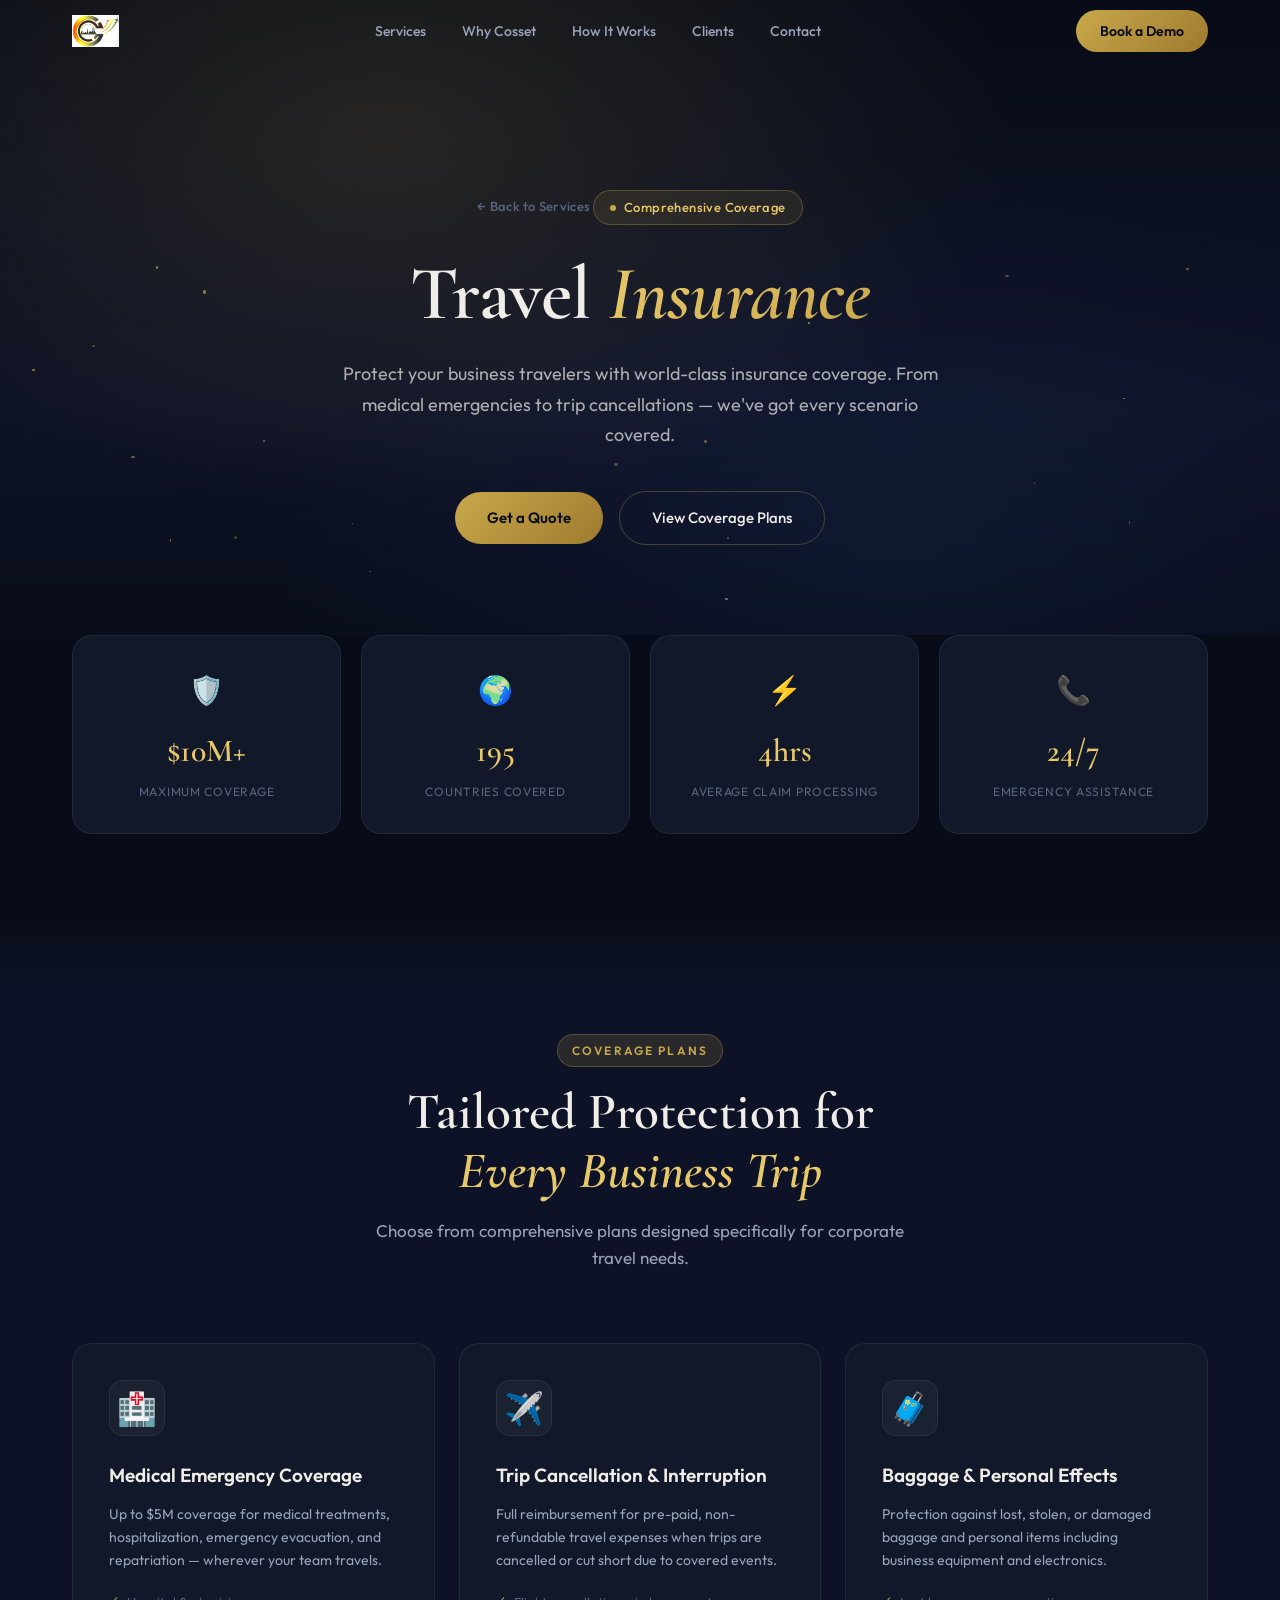
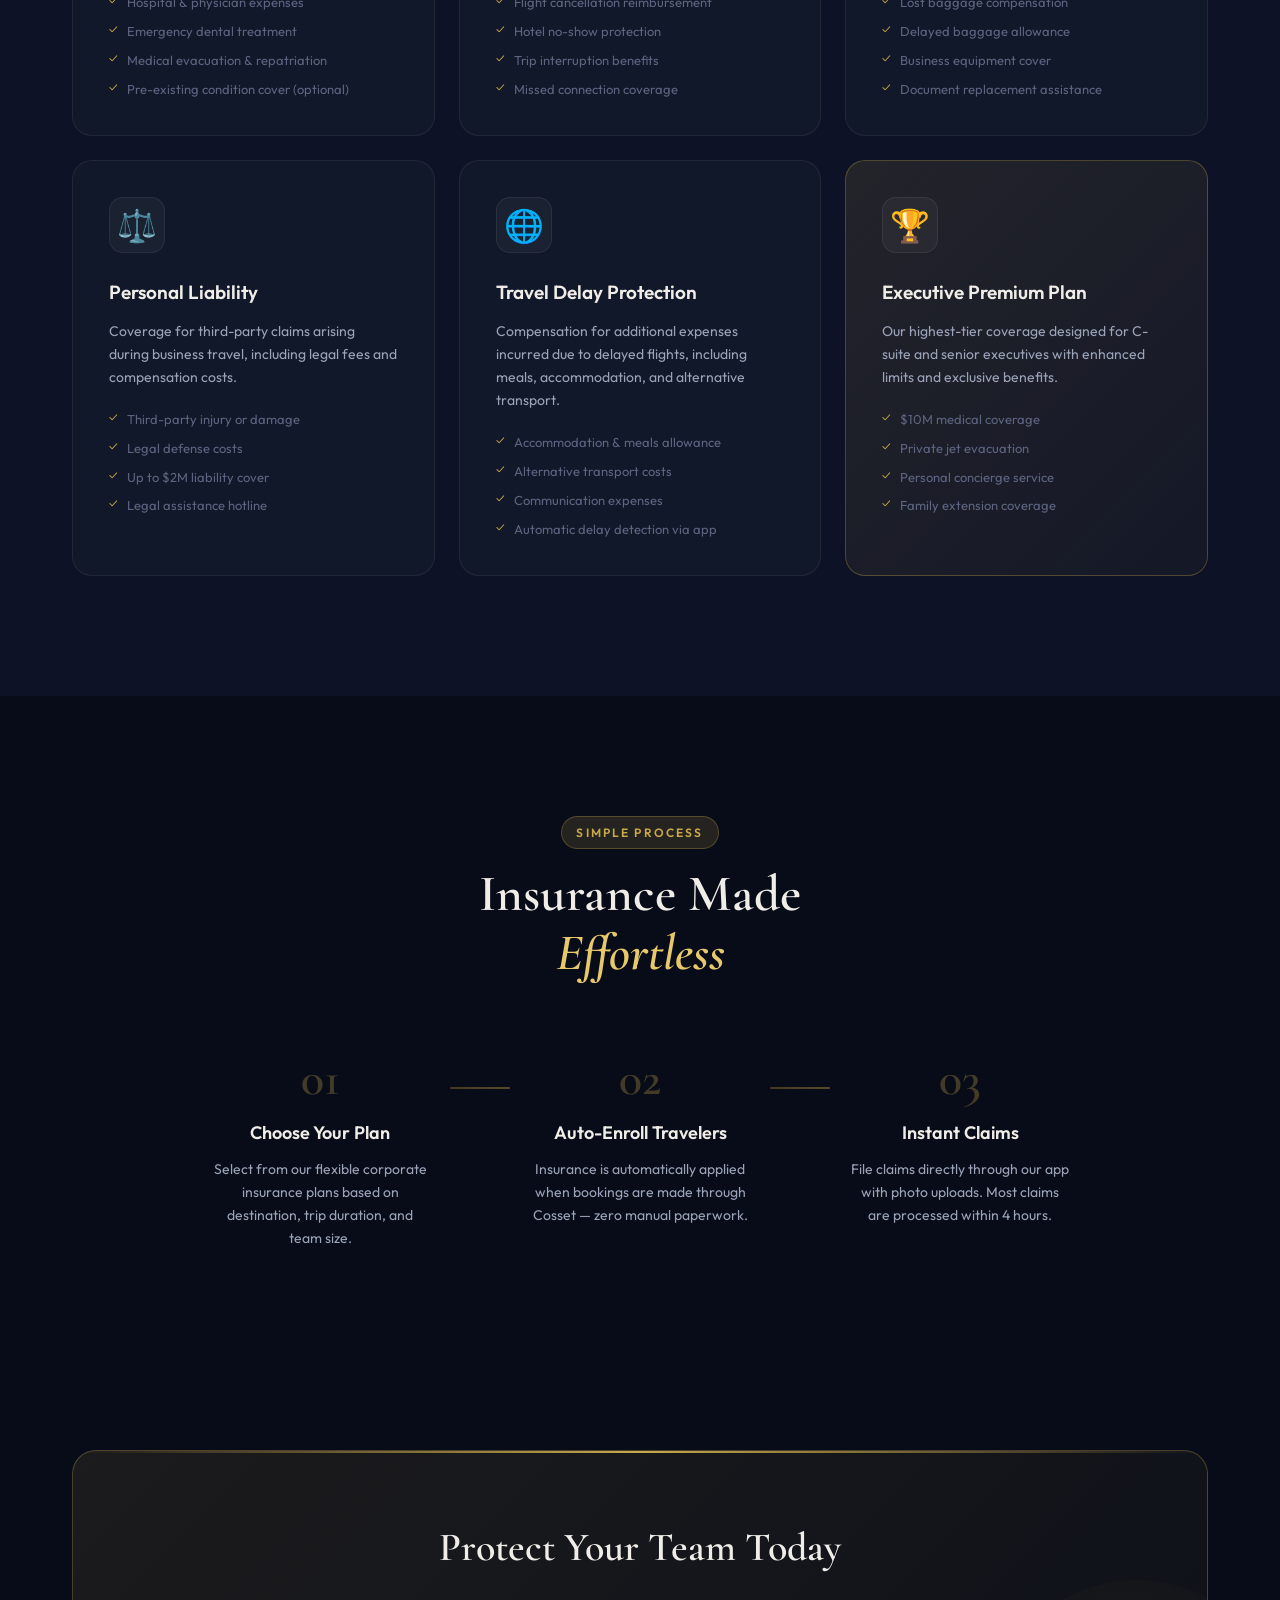
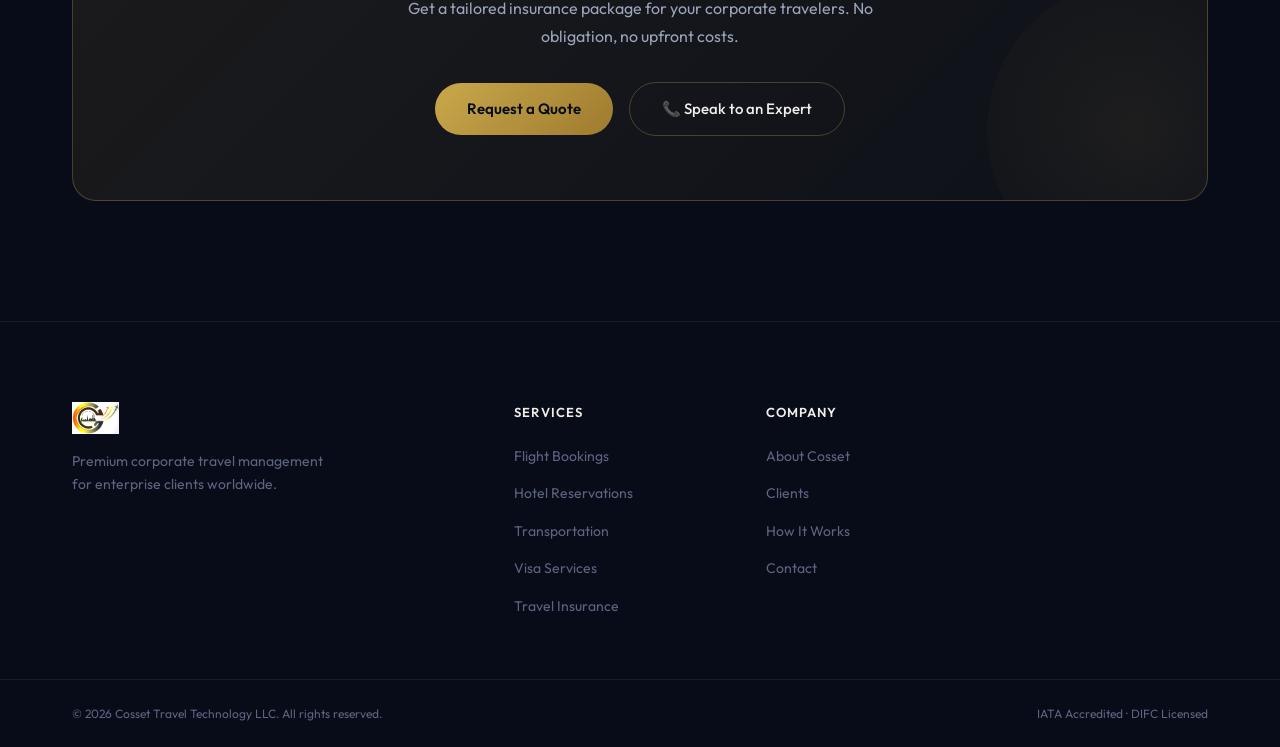
==== commit 51f24c45: "feat: implement 3D flip cards with professional photography and Cogset branding updates" ====
--- a/services/insurance.html
+++ b/services/insurance.html
@@ -22,8 +22,7 @@
     <nav class="navbar scrolled" id="navbar">
         <div class="nav-container">
             <a href="../index.html" class="logo" id="logo-link">
-                <span class="logo-icon">✦</span>
-                <span class="logo-text">Cosset</span>
+                <img src="../assets/logo.jpg" alt="Cosset Logo" class="logo-img" />
             </a>
             <ul class="nav-links" id="nav-links">
                 <li><a href="../index.html#services" class="nav-link">Services</a></li>
@@ -233,8 +232,7 @@
         <div class="container footer-grid">
             <div class="footer-brand">
                 <a href="../index.html" class="logo">
-                    <span class="logo-icon">✦</span>
-                    <span class="logo-text">Cosset</span>
+                    <img src="../assets/logo.jpg" alt="Cosset Logo" class="logo-img" />
                 </a>
                 <p class="footer-tagline">Premium corporate travel management for enterprise clients worldwide.</p>
             </div>
--- a/css/style.css
+++ b/css/style.css
@@ -252,7 +252,7 @@
   left: 0;
   right: 0;
   z-index: 1000;
-  padding: 20px 0;
+  padding: 10px 0;
   transition: all 0.4s var(--ease);
 }
 
@@ -261,7 +261,7 @@
   backdrop-filter: blur(20px);
   -webkit-backdrop-filter: blur(20px);
   border-bottom: 1px solid var(--border);
-  padding: 14px 0;
+  padding: 8px 0;
 }
 
 .nav-container {
@@ -278,6 +278,18 @@
   align-items: center;
   gap: 8px;
   flex-shrink: 0;
+}
+
+.logo-img {
+  height: 32px;
+  width: auto;
+  display: block;
+  transition: all 0.3s var(--ease);
+  filter: contrast(1.1) brightness(1.1);
+}
+
+.navbar.scrolled .logo-img {
+  height: 24px;
 }
 
 .logo-icon {
@@ -741,101 +753,181 @@
   gap: 24px;
 }
 
-.service-card {
-  background: var(--bg-card);
-  border: 1px solid var(--border);
-  border-radius: 20px;
-  padding: 36px;
-  transition: all 0.4s var(--ease);
-  position: relative;
-  overflow: hidden;
-  cursor: default;
-}
-
-.service-card::before {
-  content: '';
+/* --- 3D Flip Card Architecture --- */
+.service-flip-card {
+  background: transparent;
+  width: 100%;
+  height: 420px; /* Consistent height to prevent layout shift */
+  perspective: 1500px;
+  cursor: pointer;
+}
+
+.flip-card-inner {
+  position: relative;
+  width: 100%;
+  height: 100%;
+  text-align: left;
+  transition: transform 0.7s cubic-bezier(0.4, 0, 0.2, 1);
+  transform-style: preserve-3d;
+}
+
+.service-flip-card:hover .flip-card-inner,
+.service-flip-card.flipped .flip-card-inner {
+  transform: rotateY(180deg);
+}
+
+.flip-card-front,
+.flip-card-back {
   position: absolute;
   top: 0;
   left: 0;
-  right: 0;
-  height: 2px;
-  background: linear-gradient(90deg, transparent, var(--gold), transparent);
-  opacity: 0;
+  width: 100%;
+  height: 100%;
+  -webkit-backface-visibility: hidden;
+  backface-visibility: hidden;
+  border-radius: 20px;
+  padding: 40px;
+  display: flex;
+  flex-direction: column;
+  border: 1px solid var(--border);
+  background: rgba(255, 255, 255, 0.03);
+  backdrop-filter: blur(12px);
+  -webkit-backdrop-filter: blur(12px);
+  overflow: hidden;
+  transform: translateZ(0); /* Hardware acceleration for smoother flips */
+}
+
+/* Border Glow Effect */
+.flip-card-front::after,
+.flip-card-back::after {
+  content: '';
+  position: absolute;
+  inset: 0;
+  border-radius: 20px;
+  padding: 1px;
+  background: linear-gradient(135deg, transparent, var(--gold-glow), transparent);
+  -webkit-mask: linear-gradient(#fff 0 0) content-box, linear-gradient(#fff 0 0);
+  mask: linear-gradient(#fff 0 0) content-box, linear-gradient(#fff 0 0);
+  -webkit-mask-composite: xor;
+  mask-composite: exclude;
+  pointer-events: none;
+  opacity: 0.5;
   transition: opacity 0.4s;
 }
 
-.service-card:hover {
-  background: var(--bg-card-hover);
-  border-color: var(--border-gold);
-  transform: translateY(-6px);
-  box-shadow: 0 24px 64px rgba(0, 0, 0, 0.4), 0 0 40px rgba(201, 168, 76, 0.06);
-}
-
-.service-card:hover::before {
+.service-flip-card:hover .flip-card-front::after,
+.service-flip-card:hover .flip-card-back::after {
   opacity: 1;
 }
 
-.service-card--cta {
-  background: linear-gradient(135deg, rgba(201, 168, 76, 0.12), rgba(201, 168, 76, 0.04));
-  border-color: var(--border-gold);
-}
-
+/* Front Side Styling */
+.flip-card-front {
+  z-index: 2;
+  justify-content: center;
+  align-items: center;
+  background-size: cover;
+  background-position: center;
+  background-repeat: no-repeat;
+}
+
+/* Dark Overlay for Readability */
+.flip-card-front::before {
+  content: '';
+  position: absolute;
+  inset: 0;
+  background: linear-gradient(135deg, rgba(8, 12, 24, 0.7), rgba(8, 12, 24, 0.4));
+  z-index: 0;
+}
+
+.flip-card-front .service-icon,
+.flip-card-front .service-title {
+  position: relative;
+  z-index: 1;
+}
+
+#service-flights .flip-card-front { background-image: url('../assets/service-flights.png'); }
+#service-hotels .flip-card-front { background-image: url('../assets/service-hotels.png'); }
+#service-ground .flip-card-front { background-image: url('../assets/service-ground.png'); }
+#service-visa .flip-card-front { background-image: url('../assets/service-visa.png'); }
+#service-insurance .flip-card-front { background-image: url('../assets/service-insurance.png'); }
+#service-expense .flip-card-front { background-image: url('../assets/service-expense.png'); }
+#service-concierge .flip-card-front { background-image: url('../assets/service-concierge.png'); }
+
+.flip-card-front .service-icon {
+  margin-bottom: 24px;
+}
+
+.flip-card-front .service-title {
+  font-size: 24px;
+  text-align: center;
+}
+
+/* Back Side Styling */
+.flip-card-back {
+  transform: rotateY(180deg);
+  background: linear-gradient(145deg, rgba(255, 255, 255, 0.02), rgba(255, 255, 255, 0.05));
+  justify-content: flex-start;
+}
+
+.flip-card-back .service-desc {
+  margin-top: 10px;
+  margin-bottom: 24px;
+}
+
+.flip-card-back .service-link {
+  margin-top: auto;
+  align-self: flex-start;
+}
+
+/* Reusing & Adapting Existing Components */
 .service-icon {
-  width: 56px;
-  height: 56px;
-  border-radius: 14px;
+  width: 64px;
+  height: 64px;
+  border-radius: 16px;
   background: rgba(255, 255, 255, 0.04);
   border: 1px solid var(--border);
   display: flex;
   align-items: center;
   justify-content: center;
-  margin-bottom: 24px;
   color: var(--text-secondary);
-  transition: all 0.3s;
+  transition: all 0.4s var(--ease);
 }
 
 .service-icon svg {
-  width: 28px;
-  height: 28px;
-}
-
-.service-card:hover .service-icon {
+  width: 32px;
+  height: 32px;
+}
+
+.service-flip-card:hover .service-icon {
   background: var(--gold-glow);
   border-color: var(--border-gold);
   color: var(--gold);
-}
-
-.service-icon--gold {
-  background: var(--gold-glow) !important;
-  border-color: var(--border-gold) !important;
-  color: var(--gold) !important;
+  transform: scale(1.1) rotate(5deg);
 }
 
 .service-title {
-  font-size: 19px;
+  font-size: 20px;
   font-weight: 600;
   color: var(--text-primary);
   margin-bottom: 12px;
 }
 
 .service-desc {
+  font-size: 15px;
+  color: var(--text-secondary);
+  line-height: 1.6;
+}
+
+.service-features {
+  display: flex;
+  flex-direction: column;
+  gap: 10px;
+}
+
+.service-features li {
   font-size: 14px;
-  color: var(--text-secondary);
-  line-height: 1.65;
-  margin-bottom: 20px;
-}
-
-.service-features {
-  display: flex;
-  flex-direction: column;
-  gap: 8px;
-  margin-bottom: 24px;
-}
-
-.service-features li {
-  font-size: 13px;
   color: var(--text-muted);
-  padding-left: 18px;
+  padding-left: 22px;
   position: relative;
 }
 
@@ -844,23 +936,21 @@
   position: absolute;
   left: 0;
   color: var(--gold);
-  font-size: 11px;
+  font-weight: bold;
 }
 
 .service-link {
-  font-size: 13px;
+  font-size: 14px;
   font-weight: 600;
-  color: var(--text-secondary);
-  letter-spacing: 0.02em;
-  transition: color 0.2s;
+  color: var(--gold);
+  text-transform: uppercase;
+  letter-spacing: 0.1em;
+  transition: all 0.3s;
 }
 
 .service-link:hover {
+  letter-spacing: 0.15em;
   color: var(--gold-light);
-}
-
-.service-link--gold {
-  color: var(--gold) !important;
 }
 
 /* ============================================================
